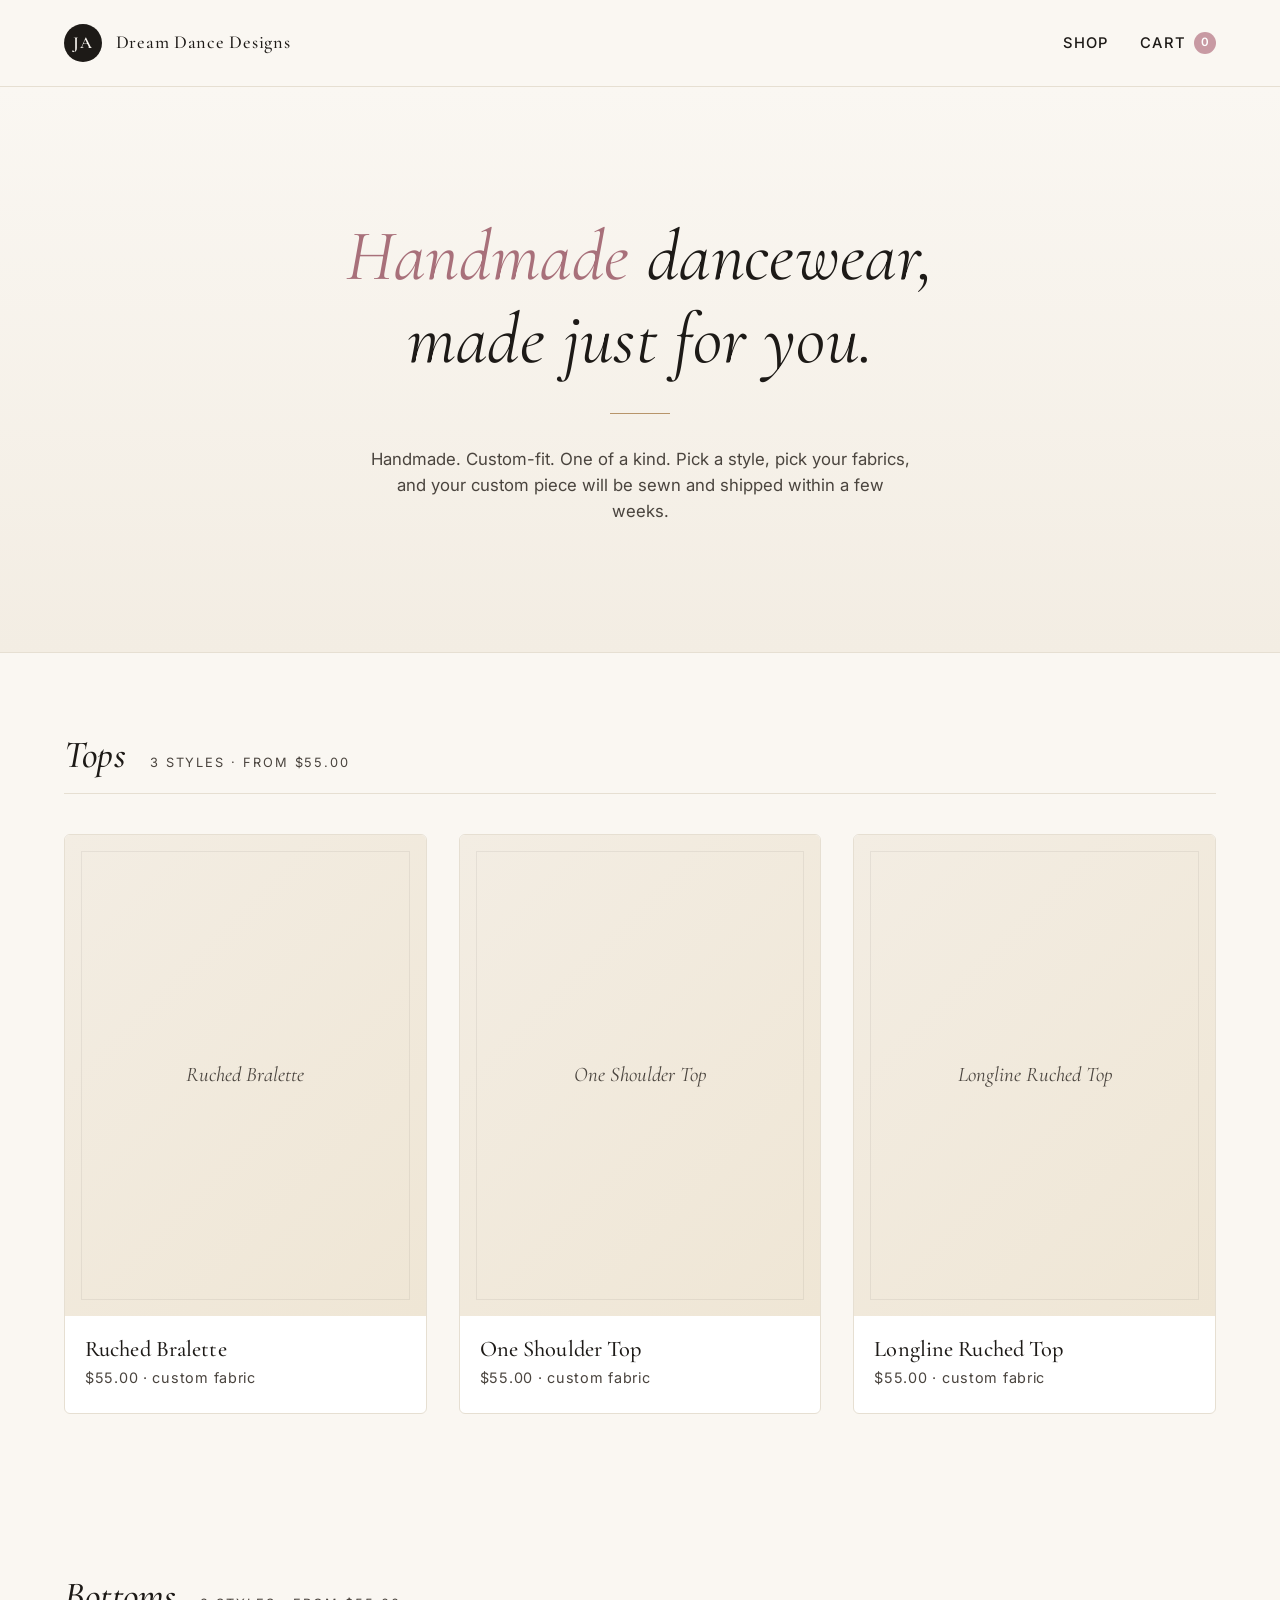
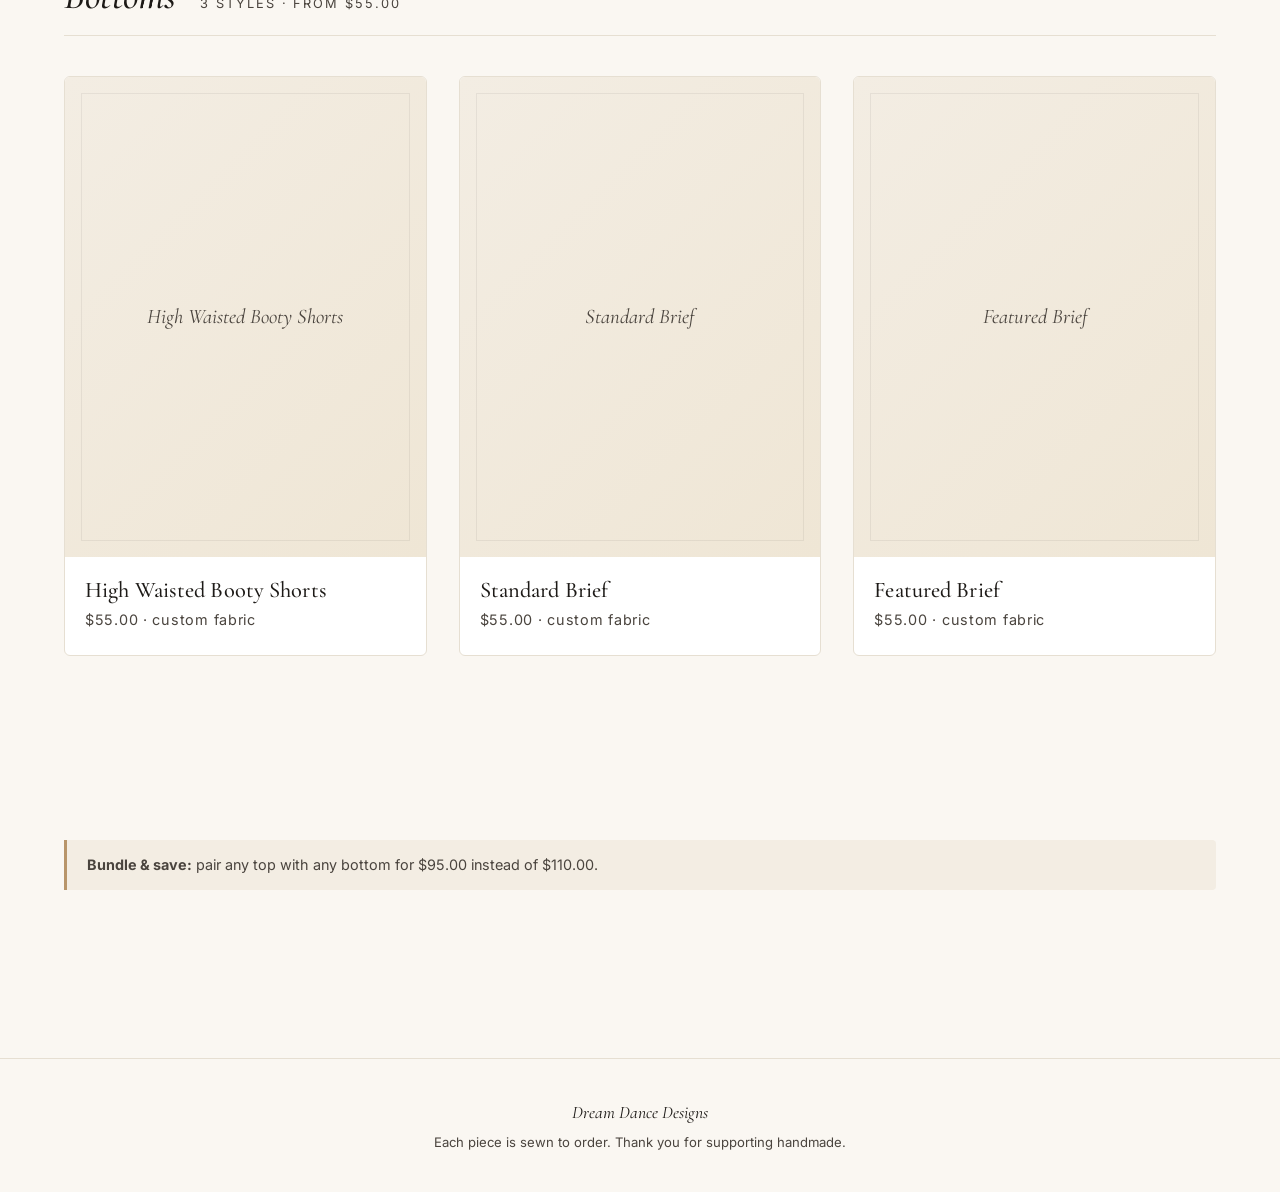
==== index.html @ f2970027 "Add files via upload" ====
<!DOCTYPE html>
<html lang="en">
<head>
  <meta charset="UTF-8" />
  <meta name="viewport" content="width=device-width, initial-scale=1.0" />
  <title>Custom Dancewear by Jo-Anne</title>
  <meta name="description" content="Handmade, custom-fit dancewear. Pick your style, pick your fabrics, made to order." />
  <link rel="preconnect" href="https://fonts.googleapis.com">
  <link rel="preconnect" href="https://fonts.gstatic.com" crossorigin>
  <link href="https://fonts.googleapis.com/css2?family=Cormorant+Garamond:ital,wght@0,400;0,500;0,600;1,400&family=Inter:wght@300;400;500;600&display=swap" rel="stylesheet">
  <link rel="stylesheet" href="styles.css">
</head>
<body>
  <header class="site-header">
    <a href="#/" class="brand">
      <span class="brand-mark">JA</span>
      <span class="brand-name" id="brand-name">Custom Dancewear by Jo-Anne</span>
    </a>
    <nav>
      <a href="#/" class="nav-link">Shop</a>
      <a href="#/cart" class="nav-link cart-link">
        Cart <span class="cart-count" id="cart-count">0</span>
      </a>
    </nav>
  </header>

  <main id="app"></main>

  <footer class="site-footer">
    <p id="footer-name">Custom Dancewear by Jo-Anne</p>
    <p class="footer-note">Each piece is sewn to order. Thank you for supporting handmade.</p>
  </footer>

  <script src="data.js"></script>
  <script src="app.js"></script>
</body>
</html>
---- styles.css ----
:root {
  --cream: #faf7f2;
  --cream-2: #f3ede3;
  --ink: #1d1a17;
  --ink-soft: #4a443e;
  --rose: #c89aa3;
  --rose-deep: #a8707a;
  --gold: #b8956a;
  --line: #e6dfd2;
  --shadow: 0 6px 30px rgba(40, 30, 20, 0.08);
  --shadow-hover: 0 12px 40px rgba(40, 30, 20, 0.14);
}

* { box-sizing: border-box; margin: 0; padding: 0; }

html, body {
  background: var(--cream);
  color: var(--ink);
  font-family: 'Inter', system-ui, -apple-system, sans-serif;
  font-weight: 400;
  line-height: 1.55;
  -webkit-font-smoothing: antialiased;
  scroll-behavior: smooth;
}

h1, h2, h3, h4 {
  font-family: 'Cormorant Garamond', Georgia, serif;
  font-weight: 500;
  letter-spacing: 0.005em;
  line-height: 1.15;
  color: var(--ink);
}

a { color: inherit; text-decoration: none; }
button { font-family: inherit; cursor: pointer; border: none; background: none; color: inherit; }

/* ---------- Header ---------- */
.site-header {
  display: flex;
  justify-content: space-between;
  align-items: center;
  padding: 1.5rem clamp(1.25rem, 5vw, 4rem);
  border-bottom: 1px solid var(--line);
  background: var(--cream);
  position: sticky;
  top: 0;
  z-index: 50;
  backdrop-filter: blur(6px);
}

.brand {
  display: flex;
  align-items: center;
  gap: 0.85rem;
}

.brand-mark {
  display: inline-grid;
  place-items: center;
  width: 38px;
  height: 38px;
  border-radius: 50%;
  background: var(--ink);
  color: var(--cream);
  font-family: 'Cormorant Garamond', serif;
  font-weight: 600;
  font-size: 1.05rem;
  letter-spacing: 0.05em;
}

.brand-name {
  font-family: 'Cormorant Garamond', serif;
  font-size: 1.15rem;
  font-weight: 500;
  letter-spacing: 0.04em;
  display: flex;
  flex-direction: column;
  line-height: 1.05;
}

.brand-sub {
  font-size: 0.7rem;
  font-style: italic;
  letter-spacing: 0.08em;
  color: var(--ink-soft);
  font-weight: 400;
  margin-top: 0.15rem;
}

nav { display: flex; gap: 2rem; align-items: center; }

.nav-link {
  font-size: 0.92rem;
  letter-spacing: 0.08em;
  text-transform: uppercase;
  font-weight: 500;
  position: relative;
  transition: color 0.2s;
}

.nav-link:hover { color: var(--rose-deep); }

.cart-link { display: flex; align-items: center; gap: 0.5rem; }

.cart-count {
  display: inline-grid;
  place-items: center;
  min-width: 22px;
  height: 22px;
  padding: 0 6px;
  border-radius: 11px;
  background: var(--rose);
  color: white;
  font-size: 0.72rem;
  font-weight: 600;
  letter-spacing: 0;
  text-transform: none;
}

/* ---------- Hero ---------- */
.hero {
  padding: clamp(4rem, 10vw, 8rem) clamp(1.25rem, 5vw, 4rem);
  text-align: center;
  background: linear-gradient(180deg, var(--cream) 0%, var(--cream-2) 100%);
  border-bottom: 1px solid var(--line);
}

.hero h1 {
  font-size: clamp(2.5rem, 6vw, 4.5rem);
  font-weight: 400;
  font-style: italic;
  margin-bottom: 1rem;
}

.hero h1 .accent { color: var(--rose-deep); }

.hero p {
  max-width: 540px;
  margin: 0 auto;
  color: var(--ink-soft);
  font-size: 1.05rem;
}

.hero .divider {
  display: block;
  width: 60px;
  height: 1px;
  background: var(--gold);
  margin: 2rem auto;
}

/* ---------- Collection sections ---------- */
.collection {
  padding: clamp(3rem, 7vw, 5rem) clamp(1.25rem, 5vw, 4rem);
}

.collection-head {
  display: flex;
  align-items: baseline;
  gap: 1.5rem;
  margin-bottom: 2.5rem;
  border-bottom: 1px solid var(--line);
  padding-bottom: 1rem;
}

.collection-head h2 {
  font-size: clamp(1.8rem, 3vw, 2.5rem);
  font-style: italic;
}

.collection-head .meta {
  font-size: 0.8rem;
  letter-spacing: 0.15em;
  text-transform: uppercase;
  color: var(--ink-soft);
}

.product-grid {
  display: grid;
  grid-template-columns: repeat(auto-fit, minmax(260px, 1fr));
  gap: clamp(1.25rem, 2.5vw, 2rem);
}

.product-card {
  background: white;
  border: 1px solid var(--line);
  border-radius: 6px;
  overflow: hidden;
  transition: transform 0.3s ease, box-shadow 0.3s ease;
  cursor: pointer;
  display: flex;
  flex-direction: column;
}

.product-card:hover {
  transform: translateY(-4px);
  box-shadow: var(--shadow-hover);
}

.product-thumb {
  aspect-ratio: 3 / 4;
  background: linear-gradient(135deg, var(--cream-2) 0%, #efe6d5 100%);
  display: grid;
  place-items: center;
  color: var(--ink-soft);
  font-family: 'Cormorant Garamond', serif;
  font-style: italic;
  font-size: 1.3rem;
  position: relative;
  overflow: hidden;
}

.product-thumb img {
  width: 100%; height: 100%; object-fit: cover;
}

.product-thumb::after {
  content: "";
  position: absolute;
  inset: 1rem;
  border: 1px solid rgba(0,0,0,0.06);
  pointer-events: none;
}

.product-info {
  padding: 1.25rem 1.25rem 1.5rem;
}

.product-info h3 {
  font-size: 1.4rem;
  margin-bottom: 0.35rem;
}

.product-info .price {
  font-size: 0.9rem;
  letter-spacing: 0.05em;
  color: var(--ink-soft);
}

/* ---------- Product detail page ---------- */
.product-detail {
  padding: clamp(2rem, 5vw, 4rem) clamp(1.25rem, 5vw, 4rem);
  display: grid;
  grid-template-columns: minmax(0, 1fr) minmax(0, 1.2fr);
  gap: clamp(2rem, 4vw, 4rem);
  max-width: 1400px;
  margin: 0 auto;
}

@media (max-width: 820px) {
  .product-detail { grid-template-columns: 1fr; }
}

.back-link {
  display: inline-flex;
  align-items: center;
  gap: 0.4rem;
  font-size: 0.85rem;
  letter-spacing: 0.1em;
  text-transform: uppercase;
  color: var(--ink-soft);
  margin-bottom: 1.5rem;
  transition: color 0.2s;
}

.back-link:hover { color: var(--rose-deep); }

.detail-image {
  aspect-ratio: 3 / 4;
  background: linear-gradient(135deg, var(--cream-2) 0%, #efe6d5 100%);
  border-radius: 6px;
  display: grid;
  place-items: center;
  color: var(--ink-soft);
  font-family: 'Cormorant Garamond', serif;
  font-style: italic;
  font-size: 1.5rem;
  position: relative;
  overflow: hidden;
  border: 1px solid var(--line);
}

.detail-image img { width: 100%; height: 100%; object-fit: cover; }

.detail-image::after {
  content: "";
  position: absolute;
  inset: 1.5rem;
  border: 1px solid rgba(0,0,0,0.06);
  pointer-events: none;
}

.detail-info h1 {
  font-size: clamp(2rem, 4vw, 3rem);
  font-style: italic;
  margin-bottom: 0.5rem;
}

.detail-info .price-line {
  font-size: 1rem;
  color: var(--ink-soft);
  margin-bottom: 1.5rem;
  padding-bottom: 1.5rem;
  border-bottom: 1px solid var(--line);
}

.detail-info .desc {
  color: var(--ink-soft);
  margin-bottom: 2rem;
  font-size: 0.98rem;
}

/* ---------- Fabric picker ---------- */
.picker-section {
  margin-bottom: 2rem;
}

.picker-label {
  display: flex;
  justify-content: space-between;
  align-items: baseline;
  margin-bottom: 0.75rem;
}

.picker-label h4 {
  font-size: 1.2rem;
  font-style: italic;
}

.picker-label .selected {
  font-size: 0.85rem;
  color: var(--rose-deep);
  font-weight: 500;
}

.texture-tabs {
  display: flex;
  gap: 0.5rem;
  margin-bottom: 1rem;
  flex-wrap: wrap;
}

.texture-tab {
  padding: 0.5rem 1rem;
  border: 1px solid var(--line);
  border-radius: 999px;
  font-size: 0.82rem;
  letter-spacing: 0.05em;
  color: var(--ink-soft);
  background: white;
  transition: all 0.2s;
}

.texture-tab:hover { border-color: var(--rose); color: var(--ink); }

.texture-tab.active {
  background: var(--ink);
  color: var(--cream);
  border-color: var(--ink);
}

.texture-note {
  font-size: 0.82rem;
  color: var(--ink-soft);
  font-style: italic;
  margin-bottom: 1rem;
}

.swatch-grid {
  display: grid;
  grid-template-columns: repeat(auto-fill, minmax(56px, 1fr));
  gap: 0.5rem;
}

.swatch {
  aspect-ratio: 1;
  border-radius: 4px;
  cursor: pointer;
  position: relative;
  border: 2px solid transparent;
  transition: transform 0.15s, border-color 0.15s;
  background-size: cover;
  background-position: center;
  box-shadow: inset 0 0 0 1px rgba(0,0,0,0.06);
}

.swatch:hover { transform: scale(1.08); }

.swatch.selected {
  border-color: var(--ink);
  transform: scale(1.05);
}

.swatch.selected::after {
  content: "✓";
  position: absolute;
  inset: 0;
  display: grid;
  place-items: center;
  color: white;
  text-shadow: 0 1px 3px rgba(0,0,0,0.4);
  font-weight: 700;
  font-size: 1rem;
}

/* sparkle/ribbed visual hint */
.swatch.sparkle {
  background-image:
    radial-gradient(rgba(255,255,255,0.4) 1px, transparent 1.5px),
    radial-gradient(rgba(255,255,255,0.25) 1px, transparent 1.5px);
  background-size: 6px 6px, 9px 9px;
  background-position: 0 0, 3px 3px;
}

.swatch.ribbed {
  background-image: repeating-linear-gradient(
    90deg,
    rgba(0,0,0,0.08) 0,
    rgba(0,0,0,0.08) 1px,
    transparent 1px,
    transparent 4px
  );
}

.swatch-tooltip {
  position: fixed;
  background: var(--ink);
  color: var(--cream);
  font-size: 0.75rem;
  padding: 0.35rem 0.6rem;
  border-radius: 4px;
  pointer-events: none;
  z-index: 100;
  white-space: nowrap;
  opacity: 0;
  transition: opacity 0.15s;
}

/* ---------- Add to cart button ---------- */
.add-to-cart {
  width: 100%;
  padding: 1.1rem 1.5rem;
  background: var(--ink);
  color: var(--cream);
  font-size: 0.9rem;
  letter-spacing: 0.15em;
  text-transform: uppercase;
  font-weight: 500;
  border-radius: 4px;
  margin-top: 1rem;
  transition: background 0.2s, transform 0.1s;
}

.add-to-cart:hover { background: var(--rose-deep); }
.add-to-cart:active { transform: scale(0.99); }
.add-to-cart:disabled {
  background: var(--line);
  color: var(--ink-soft);
  cursor: not-allowed;
}

/* ---------- Cart page ---------- */
.cart-page {
  padding: clamp(2rem, 5vw, 4rem) clamp(1.25rem, 5vw, 4rem);
  max-width: 900px;
  margin: 0 auto;
}

.cart-page h1 {
  font-size: clamp(2rem, 4vw, 3rem);
  font-style: italic;
  margin-bottom: 0.5rem;
}

.cart-page > p.lead {
  color: var(--ink-soft);
  margin-bottom: 2.5rem;
  padding-bottom: 2rem;
  border-bottom: 1px solid var(--line);
}

.cart-item {
  display: grid;
  grid-template-columns: 80px 1fr auto;
  gap: 1.25rem;
  padding: 1.25rem 0;
  border-bottom: 1px solid var(--line);
  align-items: center;
}

.cart-item-thumb {
  width: 80px; aspect-ratio: 3/4;
  background: var(--cream-2);
  border-radius: 4px;
  display: grid; place-items: center;
  font-family: 'Cormorant Garamond', serif;
  font-style: italic;
  color: var(--ink-soft);
  font-size: 0.9rem;
  text-align: center;
  padding: 0.5rem;
}

.cart-item-info h4 {
  font-size: 1.2rem;
  font-style: italic;
  margin-bottom: 0.35rem;
}

.cart-item-info .details {
  font-size: 0.85rem;
  color: var(--ink-soft);
  line-height: 1.5;
}

.cart-item-info .details strong { color: var(--ink); font-weight: 500; }

.cart-item-actions {
  display: flex;
  flex-direction: column;
  align-items: flex-end;
  gap: 0.5rem;
}

.cart-item-price {
  font-size: 1rem;
  font-weight: 500;
}

.cart-item-remove {
  font-size: 0.78rem;
  color: var(--ink-soft);
  text-transform: uppercase;
  letter-spacing: 0.1em;
  transition: color 0.2s;
}

.cart-item-remove:hover { color: var(--rose-deep); }

.bundle-note {
  background: var(--cream-2);
  border-left: 3px solid var(--gold);
  padding: 0.85rem 1.25rem;
  margin: 1.5rem 0;
  font-size: 0.9rem;
  color: var(--ink-soft);
  border-radius: 0 4px 4px 0;
}

.cart-totals {
  margin: 2rem 0;
  padding-top: 1.5rem;
  border-top: 2px solid var(--ink);
}

.cart-totals .row {
  display: flex;
  justify-content: space-between;
  padding: 0.5rem 0;
  font-size: 0.95rem;
  color: var(--ink-soft);
}

.cart-totals .row.total {
  font-size: 1.4rem;
  color: var(--ink);
  font-weight: 500;
  margin-top: 0.5rem;
  padding-top: 1rem;
  border-top: 1px solid var(--line);
}

.empty-cart {
  text-align: center;
  padding: 4rem 1rem;
  color: var(--ink-soft);
}

.empty-cart h2 {
  font-style: italic;
  margin-bottom: 1rem;
}

.empty-cart a {
  color: var(--rose-deep);
  font-weight: 500;
  text-decoration: underline;
}

/* ---------- Payment block ---------- */
.payment {
  margin-top: 3rem;
  padding: 2rem;
  background: white;
  border: 1px solid var(--line);
  border-radius: 6px;
}

.payment h2 {
  font-size: 1.6rem;
  font-style: italic;
  margin-bottom: 1rem;
}

.payment .pay-note {
  color: var(--ink-soft);
  font-size: 0.92rem;
  margin-bottom: 1.5rem;
}

.pay-options {
  display: grid;
  grid-template-columns: 1fr 1fr;
  gap: 1rem;
  margin-bottom: 1.5rem;
}

@media (max-width: 540px) { .pay-options { grid-template-columns: 1fr; } }

.pay-card {
  display: block;
  padding: 1.25rem;
  border: 1px solid var(--line);
  border-radius: 4px;
  background: var(--cream);
  text-align: center;
  transition: border-color 0.2s, transform 0.2s;
}

.pay-card:hover {
  border-color: var(--rose);
  transform: translateY(-2px);
}

.pay-card .label {
  font-size: 0.78rem;
  letter-spacing: 0.15em;
  text-transform: uppercase;
  color: var(--ink-soft);
  margin-bottom: 0.5rem;
}

.pay-card .handle {
  font-family: 'Cormorant Garamond', serif;
  font-size: 1.3rem;
  font-style: italic;
}

.contact-block {
  background: var(--cream-2);
  padding: 1rem 1.25rem;
  border-radius: 4px;
  font-size: 0.9rem;
  color: var(--ink-soft);
}

.contact-block strong { color: var(--ink); font-weight: 500; }

/* ---------- Toast ---------- */
.toast {
  position: fixed;
  bottom: 2rem;
  left: 50%;
  transform: translateX(-50%) translateY(20px);
  background: var(--ink);
  color: var(--cream);
  padding: 0.85rem 1.5rem;
  border-radius: 4px;
  font-size: 0.9rem;
  letter-spacing: 0.03em;
  opacity: 0;
  pointer-events: none;
  transition: opacity 0.25s, transform 0.25s;
  z-index: 100;
  box-shadow: var(--shadow);
}

.toast.show {
  opacity: 1;
  transform: translateX(-50%) translateY(0);
}

/* ---------- Footer ---------- */
.site-footer {
  margin-top: 4rem;
  padding: 2.5rem clamp(1.25rem, 5vw, 4rem);
  border-top: 1px solid var(--line);
  text-align: center;
  color: var(--ink-soft);
  font-size: 0.88rem;
}

.site-footer p:first-child {
  font-family: 'Cormorant Garamond', serif;
  font-style: italic;
  font-size: 1.1rem;
  color: var(--ink);
  margin-bottom: 0.35rem;
}

.footer-note { font-size: 0.82rem; }

/* ---------- Page transitions ---------- */
main { min-height: 60vh; animation: fadeIn 0.35s ease; }

@keyframes fadeIn {
  from { opacity: 0; transform: translateY(8px); }
  to { opacity: 1; transform: translateY(0); }
}
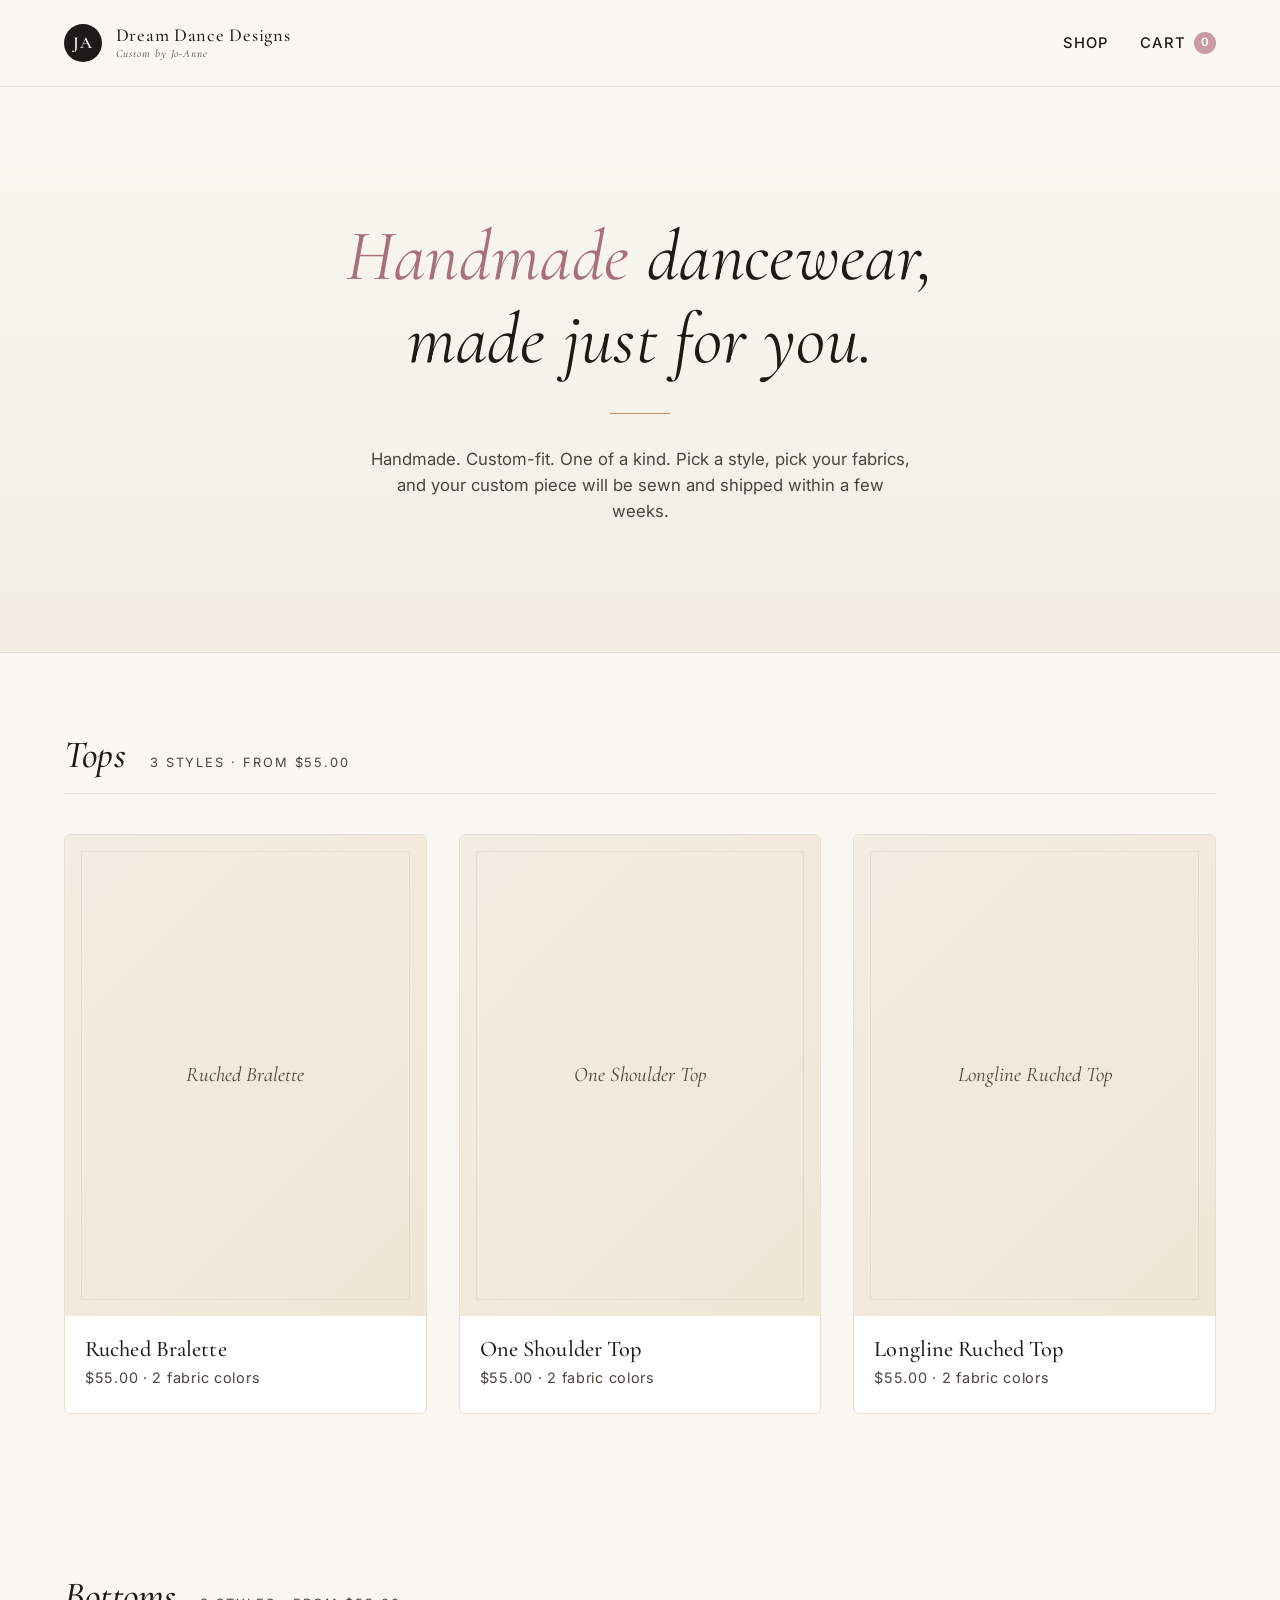
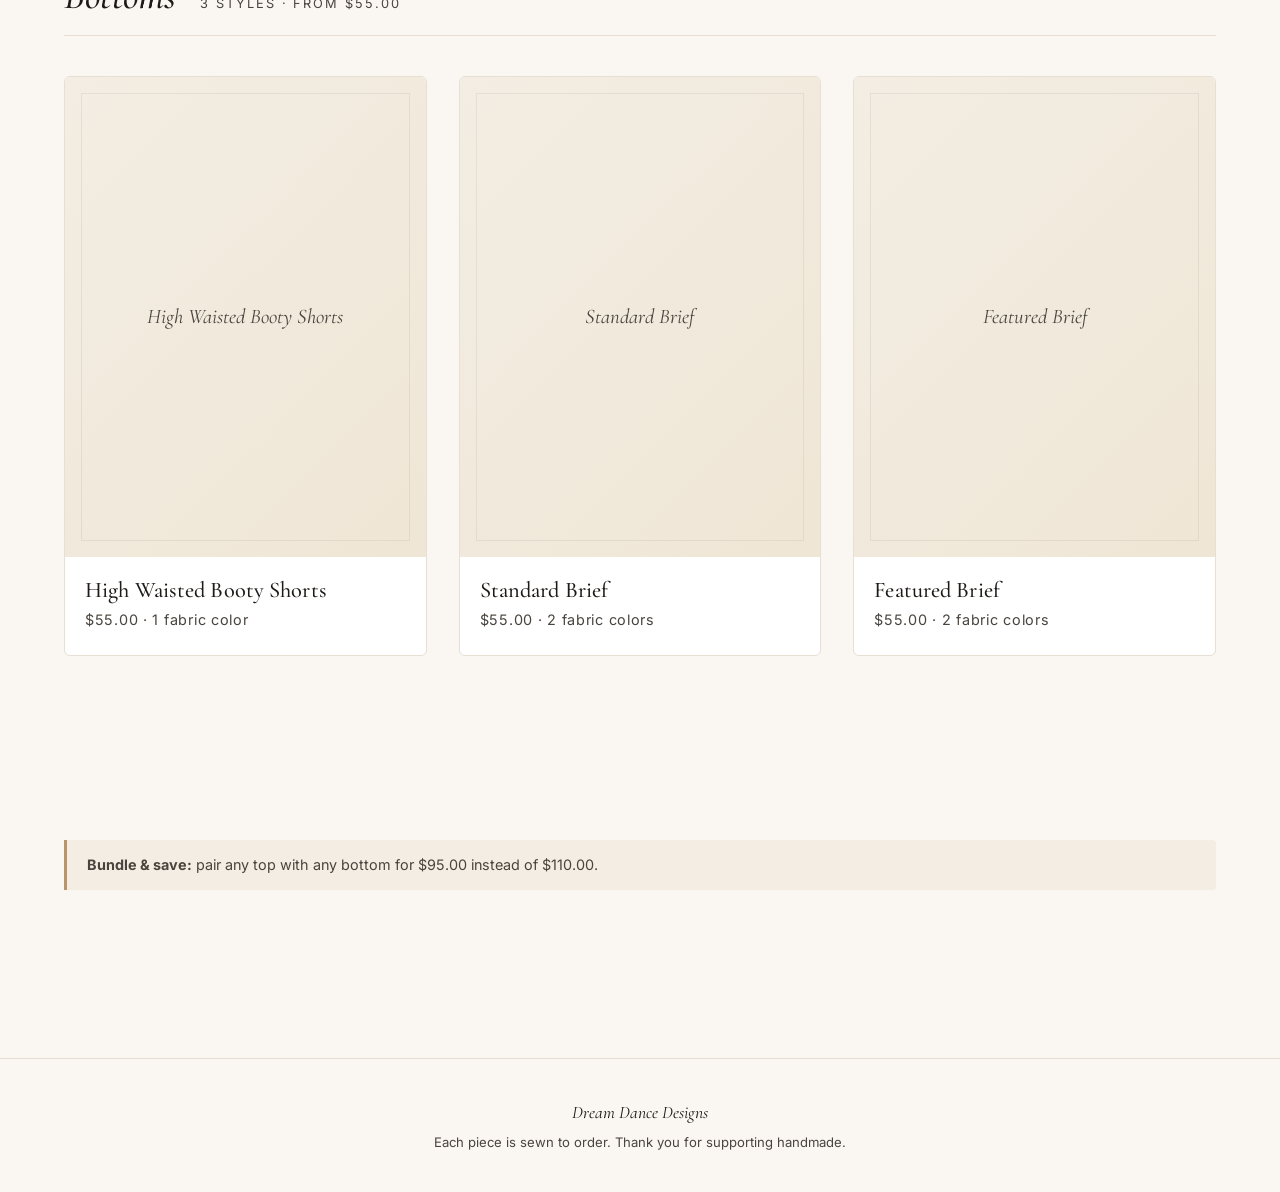
==== commit 4e8f0b7a: "Add files via upload" ====
--- a/index.html
+++ b/index.html
@@ -8,7 +8,7 @@
   <link rel="preconnect" href="https://fonts.googleapis.com">
   <link rel="preconnect" href="https://fonts.gstatic.com" crossorigin>
   <link href="https://fonts.googleapis.com/css2?family=Cormorant+Garamond:ital,wght@0,400;0,500;0,600;1,400&family=Inter:wght@300;400;500;600&display=swap" rel="stylesheet">
-  <link rel="stylesheet" href="styles.css">
+  <link rel="stylesheet" href="styles.css?v=3">
 </head>
 <body>
   <header class="site-header">
@@ -31,7 +31,7 @@
     <p class="footer-note">Each piece is sewn to order. Thank you for supporting handmade.</p>
   </footer>
 
-  <script src="data.js"></script>
-  <script src="app.js"></script>
+  <script src="data.js?v=3"></script>
+  <script src="app.js?v=3"></script>
 </body>
 </html>
--- a/styles.css
+++ b/styles.css
@@ -587,39 +587,155 @@
   text-decoration: underline;
 }
 
-/* ---------- Payment block ---------- */
-.payment {
-  margin-top: 3rem;
+/* ---------- Checkout sections (customer form + payment) ---------- */
+.checkout-section {
+  margin-top: 2.5rem;
   padding: 2rem;
   background: white;
   border: 1px solid var(--line);
   border-radius: 6px;
 }
 
-.payment h2 {
+.checkout-section h2 {
   font-size: 1.6rem;
   font-style: italic;
-  margin-bottom: 1rem;
-}
-
-.payment .pay-note {
+  margin-bottom: 0.5rem;
+}
+
+.pay-note {
   color: var(--ink-soft);
   font-size: 0.92rem;
   margin-bottom: 1.5rem;
 }
 
-.pay-options {
+.form-grid {
   display: grid;
   grid-template-columns: 1fr 1fr;
   gap: 1rem;
-  margin-bottom: 1.5rem;
-}
-
-@media (max-width: 540px) { .pay-options { grid-template-columns: 1fr; } }
+}
+
+@media (max-width: 600px) { .form-grid { grid-template-columns: 1fr; } }
+
+.field { display: flex; flex-direction: column; gap: 0.35rem; }
+.field.full { grid-column: 1 / -1; }
+.field span {
+  font-size: 0.78rem;
+  letter-spacing: 0.1em;
+  text-transform: uppercase;
+  color: var(--ink-soft);
+  font-weight: 500;
+}
+.field input, .field textarea {
+  font-family: inherit;
+  font-size: 0.95rem;
+  padding: 0.7rem 0.85rem;
+  border: 1px solid var(--line);
+  border-radius: 4px;
+  background: var(--cream);
+  color: var(--ink);
+  resize: vertical;
+  transition: border-color 0.2s;
+}
+.field input:focus, .field textarea:focus {
+  outline: none;
+  border-color: var(--rose);
+}
+
+.field input.invalid, .field textarea.invalid {
+  border-color: #c8483a;
+  background: #fdf3f1;
+}
+
+/* ---------- Size chart ---------- */
+.size-chart {
+  margin-top: 1rem;
+  background: white;
+  border: 1px solid var(--line);
+  border-radius: 6px;
+  overflow: hidden;
+}
+.size-chart > summary {
+  list-style: none;
+  cursor: pointer;
+  padding: 1rem 1.25rem;
+  display: flex;
+  justify-content: space-between;
+  align-items: baseline;
+  font-family: 'Cormorant Garamond', serif;
+  font-style: italic;
+  font-size: 1.15rem;
+  transition: background 0.15s;
+  user-select: none;
+}
+.size-chart > summary::-webkit-details-marker { display: none; }
+.size-chart > summary::after {
+  content: "+";
+  font-size: 1.4rem;
+  color: var(--ink-soft);
+  font-style: normal;
+  transition: transform 0.2s;
+  margin-left: 0.5rem;
+}
+.size-chart[open] > summary::after { content: "−"; }
+.size-chart > summary:hover { background: var(--cream-2); }
+.size-chart .size-hint {
+  font-size: 0.78rem;
+  letter-spacing: 0.08em;
+  text-transform: uppercase;
+  font-family: 'Inter', sans-serif;
+  font-style: normal;
+  color: var(--ink-soft);
+  margin-right: auto;
+  margin-left: 1rem;
+}
+.size-chart-body {
+  padding: 0.5rem 1.25rem 1.25rem;
+  border-top: 1px solid var(--line);
+}
+.size-section {
+  font-family: 'Cormorant Garamond', serif;
+  font-style: italic;
+  font-size: 1.05rem;
+  margin: 1rem 0 0.5rem;
+  color: var(--ink);
+}
+.size-table-wrap { overflow-x: auto; }
+.size-table {
+  width: 100%;
+  border-collapse: collapse;
+  font-size: 0.85rem;
+}
+.size-table th, .size-table td {
+  padding: 0.5rem 0.6rem;
+  text-align: left;
+  border-bottom: 1px solid var(--line);
+}
+.size-table thead th {
+  font-size: 0.72rem;
+  letter-spacing: 0.1em;
+  text-transform: uppercase;
+  color: var(--ink-soft);
+  font-weight: 500;
+  background: var(--cream-2);
+}
+.size-table tbody th {
+  font-weight: 500;
+  color: var(--ink);
+  white-space: nowrap;
+}
+.size-table tbody td {
+  color: var(--ink-soft);
+}
+.size-note {
+  margin-top: 0.85rem;
+  font-size: 0.82rem;
+  color: var(--ink-soft);
+  font-style: italic;
+}
 
 .pay-card {
   display: block;
-  padding: 1.25rem;
+  padding: 1.5rem;
   border: 1px solid var(--line);
   border-radius: 4px;
   background: var(--cream);
@@ -632,6 +748,8 @@
   transform: translateY(-2px);
 }
 
+.pay-card.solo { max-width: 100%; margin-bottom: 1.5rem; }
+
 .pay-card .label {
   font-size: 0.78rem;
   letter-spacing: 0.15em;
@@ -642,19 +760,152 @@
 
 .pay-card .handle {
   font-family: 'Cormorant Garamond', serif;
-  font-size: 1.3rem;
-  font-style: italic;
-}
-
-.contact-block {
+  font-size: 1.5rem;
+  font-style: italic;
+}
+
+.pay-card .amount {
+  font-size: 1rem;
+  color: var(--rose-deep);
+  margin-top: 0.5rem;
+  font-weight: 500;
+}
+
+.confirm-box {
+  display: flex;
+  gap: 0.85rem;
+  align-items: flex-start;
+  padding: 1rem 1.25rem;
   background: var(--cream-2);
-  padding: 1rem 1.25rem;
+  border: 1px solid var(--line);
   border-radius: 4px;
+  margin-bottom: 1.25rem;
+  cursor: pointer;
+  font-size: 0.95rem;
+  transition: border-color 0.2s, background 0.2s;
+}
+
+.confirm-box:hover { border-color: var(--rose); }
+.confirm-box input { margin-top: 0.25rem; width: 18px; height: 18px; accent-color: var(--rose-deep); flex-shrink: 0; }
+.confirm-box strong { color: var(--ink); font-weight: 600; }
+
+.contact-line {
+  margin-top: 1rem;
+  font-size: 0.88rem;
+  color: var(--ink-soft);
+  text-align: center;
+}
+
+.contact-line a { color: var(--rose-deep); text-decoration: underline; }
+
+/* ---------- Receipt page ---------- */
+.receipt-banner {
+  text-align: center;
+  padding: 2rem 1rem 2.5rem;
+  border-bottom: 1px solid var(--line);
+  margin-bottom: 2rem;
+}
+
+.receipt-banner .check {
+  display: inline-grid;
+  place-items: center;
+  width: 56px; height: 56px;
+  border-radius: 50%;
+  background: var(--rose);
+  color: white;
+  font-size: 1.8rem;
+  margin: 0 auto 1rem;
+}
+
+.receipt-banner h1 {
+  font-size: clamp(2rem, 4vw, 3rem);
+  font-style: italic;
+  margin-bottom: 0.5rem;
+}
+
+.receipt-banner .lead {
+  color: var(--ink-soft);
+}
+
+.order-meta {
+  display: grid;
+  grid-template-columns: 1fr 1fr;
+  gap: 1rem;
+  margin-bottom: 2rem;
+  padding: 1.25rem 1.5rem;
+  background: var(--cream-2);
+  border-radius: 6px;
+}
+
+.order-meta > div { display: flex; flex-direction: column; gap: 0.25rem; }
+.order-meta .label {
+  font-size: 0.72rem;
+  letter-spacing: 0.15em;
+  text-transform: uppercase;
+  color: var(--ink-soft);
+}
+.order-meta .value {
+  font-size: 1rem;
+  color: var(--ink);
+  font-weight: 500;
+}
+.mono { font-family: ui-monospace, 'SF Mono', Menlo, monospace; letter-spacing: 0.02em; }
+
+.receipt-section {
+  margin-bottom: 2rem;
+  padding: 1.5rem 0;
+  border-bottom: 1px solid var(--line);
+}
+.receipt-section h2 {
+  font-size: 1.4rem;
+  font-style: italic;
+  margin-bottom: 1rem;
+}
+.receipt-section .address {
+  line-height: 1.7;
+  color: var(--ink-soft);
+  font-size: 0.95rem;
+}
+.receipt-section .address strong { color: var(--ink); font-weight: 500; }
+.receipt-section .notes {
+  margin-top: 0.85rem;
+  padding: 0.75rem 1rem;
+  background: var(--cream-2);
+  border-radius: 4px;
+  font-size: 0.92rem;
+  color: var(--ink-soft);
+}
+.receipt-section .notes strong { color: var(--ink); }
+
+.action-section { background: var(--cream-2); padding: 2rem; border-radius: 6px; border: 1px solid var(--line); }
+
+.receipt-actions {
+  display: grid;
+  grid-template-columns: 2fr 1fr;
+  gap: 0.75rem;
+  margin: 1rem 0;
+}
+@media (max-width: 540px) { .receipt-actions { grid-template-columns: 1fr; } }
+
+.primary-action {
+  display: inline-block;
+  text-align: center;
+  text-decoration: none;
+}
+
+.secondary-action {
+  padding: 1.1rem 1.5rem;
+  background: white;
+  border: 1px solid var(--ink);
+  color: var(--ink);
   font-size: 0.9rem;
-  color: var(--ink-soft);
-}
-
-.contact-block strong { color: var(--ink); font-weight: 500; }
+  letter-spacing: 0.15em;
+  text-transform: uppercase;
+  font-weight: 500;
+  border-radius: 4px;
+  transition: background 0.2s, color 0.2s;
+}
+.secondary-action:hover { background: var(--ink); color: var(--cream); }
 
 /* ---------- Toast ---------- */
 .toast {
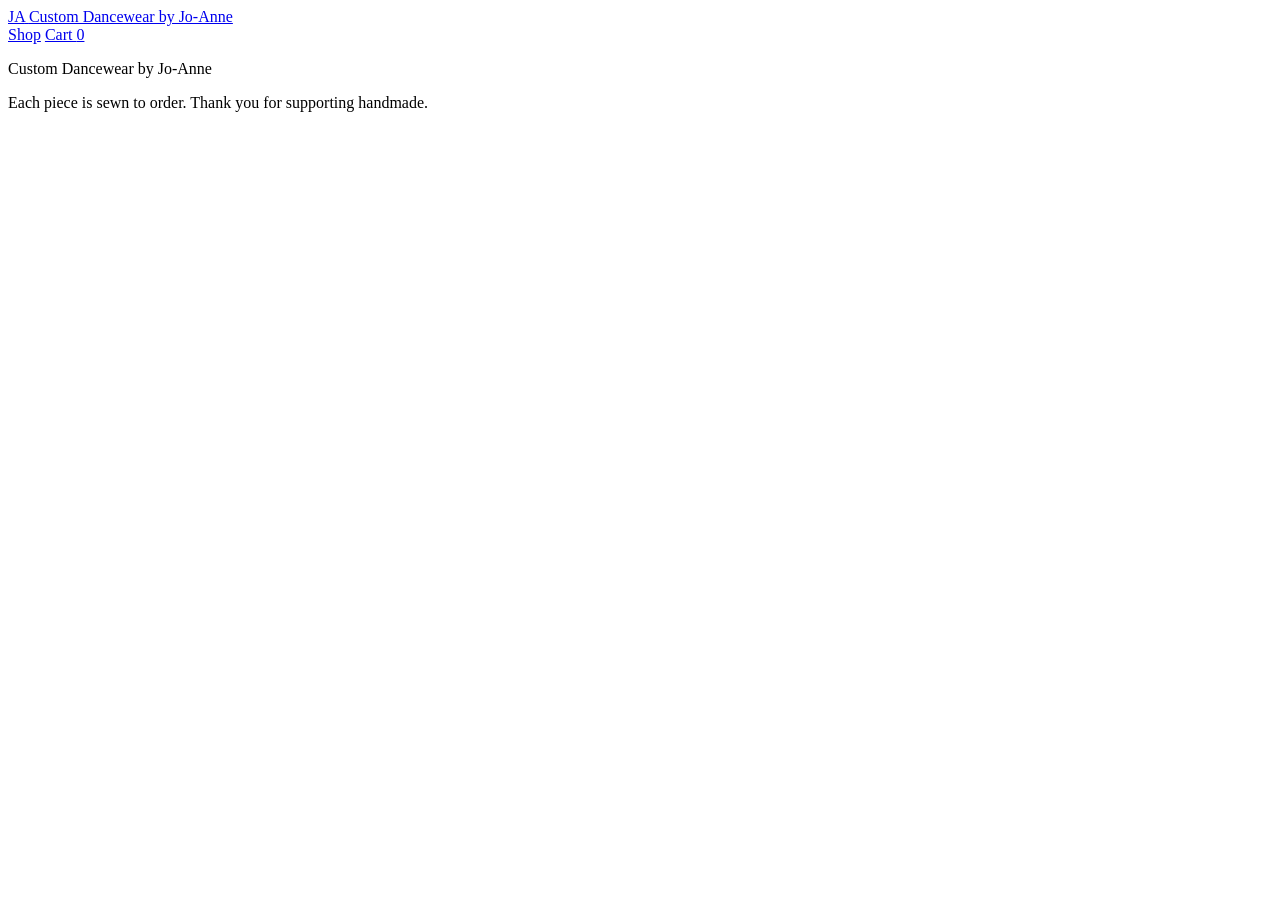
==== commit 933fb445: "Add files via upload" ====
--- a/index.html
+++ b/index.html
@@ -8,7 +8,7 @@
   <link rel="preconnect" href="https://fonts.googleapis.com">
   <link rel="preconnect" href="https://fonts.gstatic.com" crossorigin>
   <link href="https://fonts.googleapis.com/css2?family=Cormorant+Garamond:ital,wght@0,400;0,500;0,600;1,400&family=Inter:wght@300;400;500;600&display=swap" rel="stylesheet">
-  <link rel="stylesheet" href="styles.css?v=3">
+  <link rel="stylesheet" href="styles.css?v=6">
 </head>
 <body>
   <header class="site-header">
@@ -31,7 +31,7 @@
     <p class="footer-note">Each piece is sewn to order. Thank you for supporting handmade.</p>
   </footer>
 
-  <script src="data.js?v=3"></script>
-  <script src="app.js?v=3"></script>
+  <script src="data.js?v=6"></script>
+  <script src="app.js?v=6"></script>
 </body>
 </html>
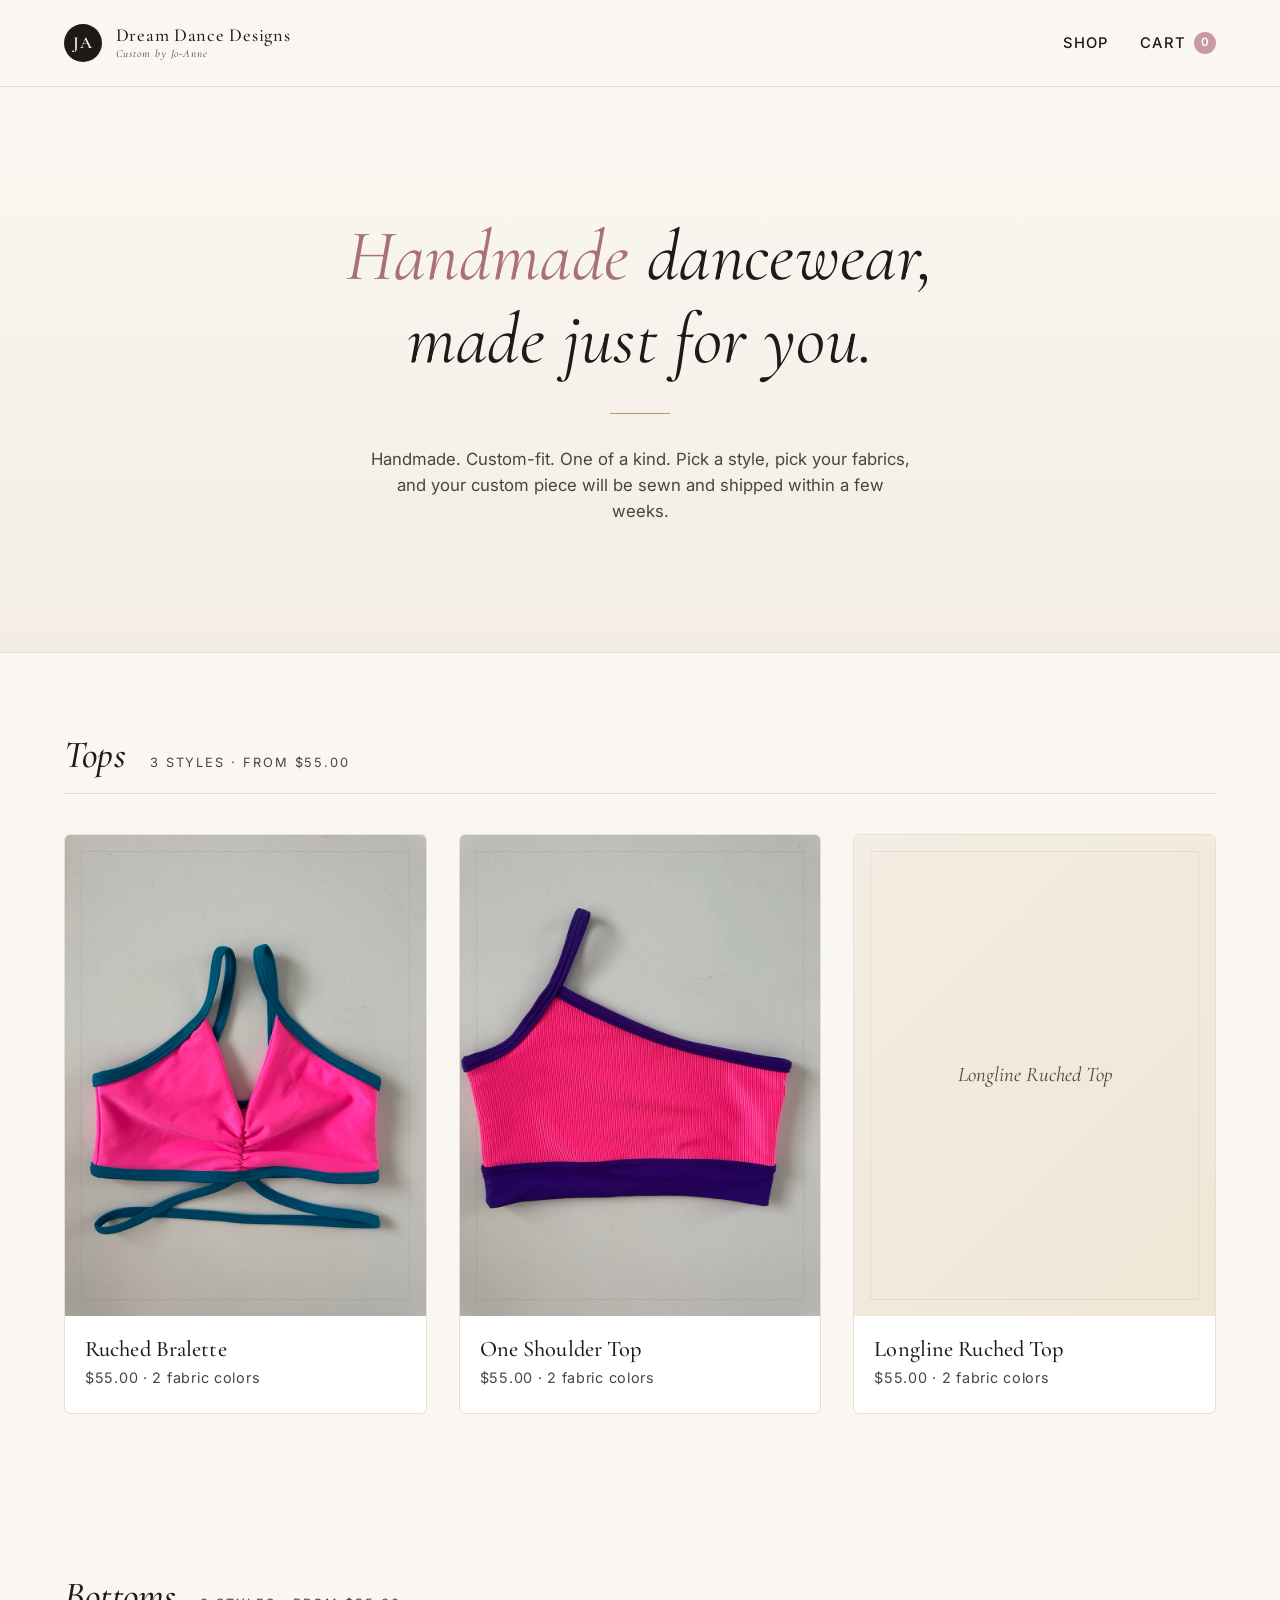
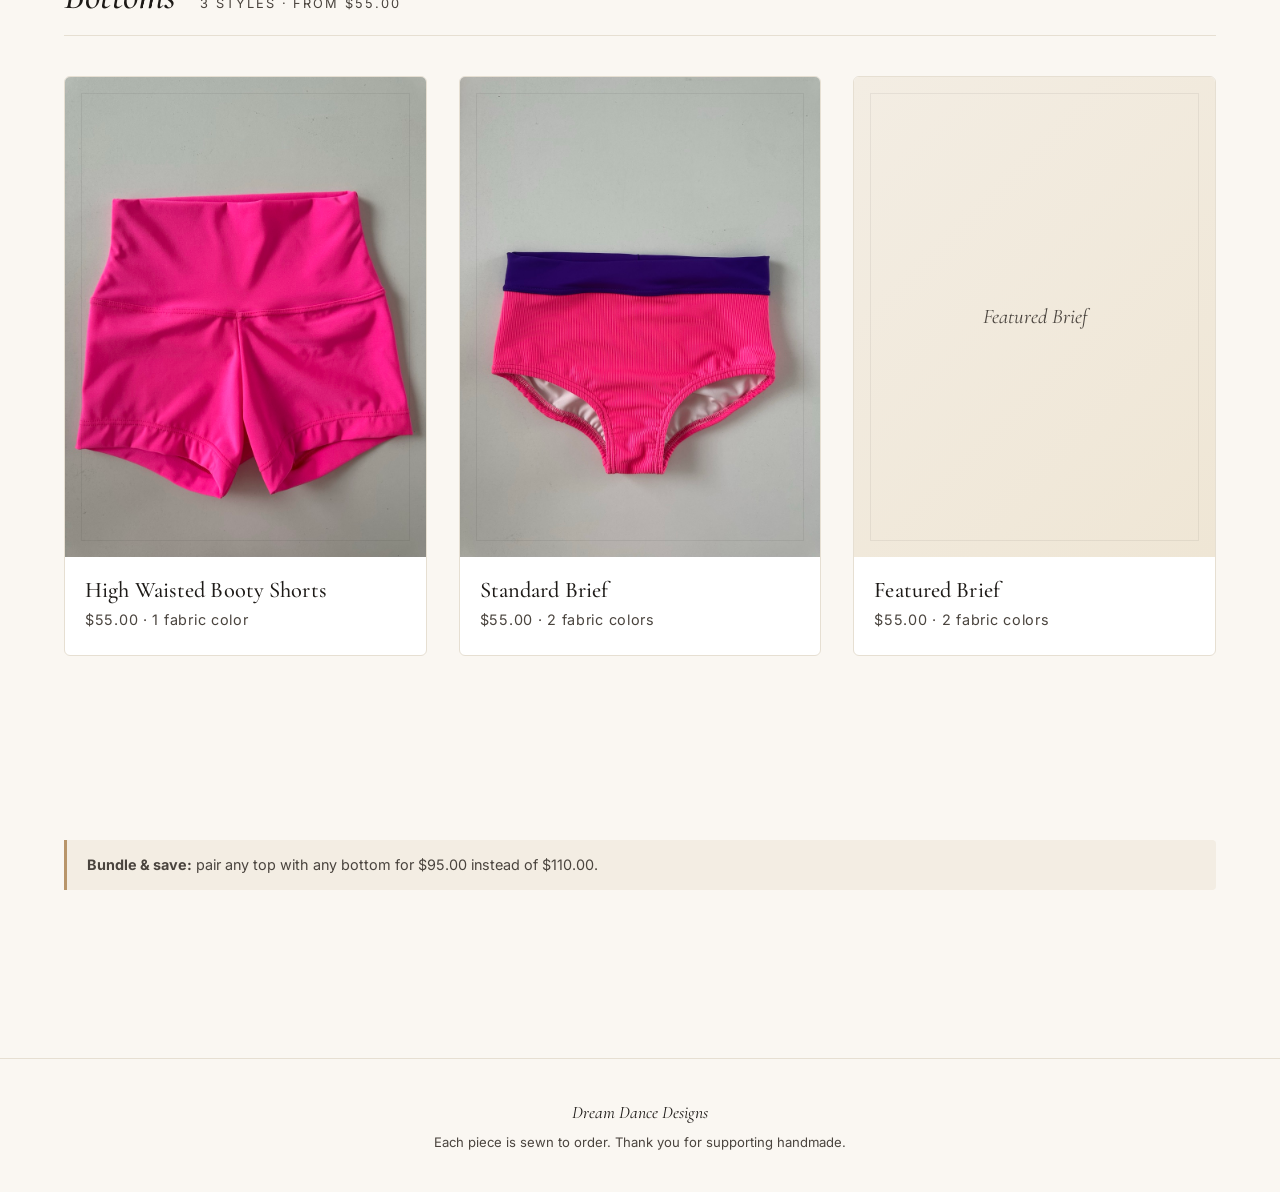
==== commit c17557c1: "Add files via upload" ====
--- a/index.html
+++ b/index.html
@@ -8,7 +8,7 @@
   <link rel="preconnect" href="https://fonts.googleapis.com">
   <link rel="preconnect" href="https://fonts.gstatic.com" crossorigin>
   <link href="https://fonts.googleapis.com/css2?family=Cormorant+Garamond:ital,wght@0,400;0,500;0,600;1,400&family=Inter:wght@300;400;500;600&display=swap" rel="stylesheet">
-  <link rel="stylesheet" href="styles.css?v=6">
+  <link rel="stylesheet" href="styles.css?v=8">
 </head>
 <body>
   <header class="site-header">
@@ -31,7 +31,7 @@
     <p class="footer-note">Each piece is sewn to order. Thank you for supporting handmade.</p>
   </footer>
 
-  <script src="data.js?v=6"></script>
-  <script src="app.js?v=6"></script>
+  <script src="data.js?v=8"></script>
+  <script src="app.js?v=8"></script>
 </body>
 </html>
--- a/styles.css
+++ b/styles.css
@@ -0,0 +1,1067 @@
+:root {
+  --cream: #faf7f2;
+  --cream-2: #f3ede3;
+  --ink: #1d1a17;
+  --ink-soft: #4a443e;
+  --rose: #c89aa3;
+  --rose-deep: #a8707a;
+  --gold: #b8956a;
+  --line: #e6dfd2;
+  --shadow: 0 6px 30px rgba(40, 30, 20, 0.08);
+  --shadow-hover: 0 12px 40px rgba(40, 30, 20, 0.14);
+}
+
+* { box-sizing: border-box; margin: 0; padding: 0; }
+
+html, body {
+  background: var(--cream);
+  color: var(--ink);
+  font-family: 'Inter', system-ui, -apple-system, sans-serif;
+  font-weight: 400;
+  line-height: 1.55;
+  -webkit-font-smoothing: antialiased;
+  scroll-behavior: smooth;
+}
+
+h1, h2, h3, h4 {
+  font-family: 'Cormorant Garamond', Georgia, serif;
+  font-weight: 500;
+  letter-spacing: 0.005em;
+  line-height: 1.15;
+  color: var(--ink);
+}
+
+a { color: inherit; text-decoration: none; }
+button { font-family: inherit; cursor: pointer; border: none; background: none; color: inherit; }
+
+/* ---------- Header ---------- */
+.site-header {
+  display: flex;
+  justify-content: space-between;
+  align-items: center;
+  padding: 1.5rem clamp(1.25rem, 5vw, 4rem);
+  border-bottom: 1px solid var(--line);
+  background: var(--cream);
+  position: sticky;
+  top: 0;
+  z-index: 50;
+  backdrop-filter: blur(6px);
+}
+
+.brand {
+  display: flex;
+  align-items: center;
+  gap: 0.85rem;
+}
+
+.brand-mark {
+  display: inline-grid;
+  place-items: center;
+  width: 38px;
+  height: 38px;
+  border-radius: 50%;
+  background: var(--ink);
+  color: var(--cream);
+  font-family: 'Cormorant Garamond', serif;
+  font-weight: 600;
+  font-size: 1.05rem;
+  letter-spacing: 0.05em;
+}
+
+.brand-name {
+  font-family: 'Cormorant Garamond', serif;
+  font-size: 1.15rem;
+  font-weight: 500;
+  letter-spacing: 0.04em;
+  display: flex;
+  flex-direction: column;
+  line-height: 1.05;
+}
+
+.brand-sub {
+  font-size: 0.7rem;
+  font-style: italic;
+  letter-spacing: 0.08em;
+  color: var(--ink-soft);
+  font-weight: 400;
+  margin-top: 0.15rem;
+}
+
+nav { display: flex; gap: 2rem; align-items: center; }
+
+.nav-link {
+  font-size: 0.92rem;
+  letter-spacing: 0.08em;
+  text-transform: uppercase;
+  font-weight: 500;
+  position: relative;
+  transition: color 0.2s;
+}
+
+.nav-link:hover { color: var(--rose-deep); }
+
+.cart-link { display: flex; align-items: center; gap: 0.5rem; }
+
+.cart-count {
+  display: inline-grid;
+  place-items: center;
+  min-width: 22px;
+  height: 22px;
+  padding: 0 6px;
+  border-radius: 11px;
+  background: var(--rose);
+  color: white;
+  font-size: 0.72rem;
+  font-weight: 600;
+  letter-spacing: 0;
+  text-transform: none;
+}
+
+/* ---------- Hero ---------- */
+.hero {
+  padding: clamp(4rem, 10vw, 8rem) clamp(1.25rem, 5vw, 4rem);
+  text-align: center;
+  background: linear-gradient(180deg, var(--cream) 0%, var(--cream-2) 100%);
+  border-bottom: 1px solid var(--line);
+}
+
+.hero h1 {
+  font-size: clamp(2.5rem, 6vw, 4.5rem);
+  font-weight: 400;
+  font-style: italic;
+  margin-bottom: 1rem;
+}
+
+.hero h1 .accent { color: var(--rose-deep); }
+
+.hero p {
+  max-width: 540px;
+  margin: 0 auto;
+  color: var(--ink-soft);
+  font-size: 1.05rem;
+}
+
+.hero .divider {
+  display: block;
+  width: 60px;
+  height: 1px;
+  background: var(--gold);
+  margin: 2rem auto;
+}
+
+/* ---------- Collection sections ---------- */
+.collection {
+  padding: clamp(3rem, 7vw, 5rem) clamp(1.25rem, 5vw, 4rem);
+}
+
+.collection-head {
+  display: flex;
+  align-items: baseline;
+  gap: 1.5rem;
+  margin-bottom: 2.5rem;
+  border-bottom: 1px solid var(--line);
+  padding-bottom: 1rem;
+}
+
+.collection-head h2 {
+  font-size: clamp(1.8rem, 3vw, 2.5rem);
+  font-style: italic;
+}
+
+.collection-head .meta {
+  font-size: 0.8rem;
+  letter-spacing: 0.15em;
+  text-transform: uppercase;
+  color: var(--ink-soft);
+}
+
+.product-grid {
+  display: grid;
+  grid-template-columns: repeat(auto-fit, minmax(260px, 1fr));
+  gap: clamp(1.25rem, 2.5vw, 2rem);
+}
+
+.product-card {
+  background: white;
+  border: 1px solid var(--line);
+  border-radius: 6px;
+  overflow: hidden;
+  transition: transform 0.3s ease, box-shadow 0.3s ease;
+  cursor: pointer;
+  display: flex;
+  flex-direction: column;
+}
+
+.product-card:hover {
+  transform: translateY(-4px);
+  box-shadow: var(--shadow-hover);
+}
+
+.product-thumb {
+  aspect-ratio: 3 / 4;
+  background: linear-gradient(135deg, var(--cream-2) 0%, #efe6d5 100%);
+  display: grid;
+  place-items: center;
+  color: var(--ink-soft);
+  font-family: 'Cormorant Garamond', serif;
+  font-style: italic;
+  font-size: 1.3rem;
+  position: relative;
+  overflow: hidden;
+}
+
+.product-thumb img {
+  width: 100%; height: 100%; object-fit: cover;
+}
+
+.product-thumb::after {
+  content: "";
+  position: absolute;
+  inset: 1rem;
+  border: 1px solid rgba(0,0,0,0.06);
+  pointer-events: none;
+}
+
+.product-info {
+  padding: 1.25rem 1.25rem 1.5rem;
+}
+
+.product-info h3 {
+  font-size: 1.4rem;
+  margin-bottom: 0.35rem;
+}
+
+.product-info .price {
+  font-size: 0.9rem;
+  letter-spacing: 0.05em;
+  color: var(--ink-soft);
+}
+
+/* ---------- Product detail page ---------- */
+.product-detail {
+  padding: clamp(2rem, 5vw, 4rem) clamp(1.25rem, 5vw, 4rem);
+  display: grid;
+  grid-template-columns: minmax(0, 1fr) minmax(0, 1.2fr);
+  gap: clamp(2rem, 4vw, 4rem);
+  max-width: 1400px;
+  margin: 0 auto;
+}
+
+@media (max-width: 820px) {
+  .product-detail { grid-template-columns: 1fr; }
+}
+
+.back-link {
+  display: inline-flex;
+  align-items: center;
+  gap: 0.4rem;
+  font-size: 0.85rem;
+  letter-spacing: 0.1em;
+  text-transform: uppercase;
+  color: var(--ink-soft);
+  margin-bottom: 1.5rem;
+  transition: color 0.2s;
+}
+
+.back-link:hover { color: var(--rose-deep); }
+
+.detail-image {
+  aspect-ratio: 3 / 4;
+  background: linear-gradient(135deg, var(--cream-2) 0%, #efe6d5 100%);
+  border-radius: 6px;
+  display: grid;
+  place-items: center;
+  color: var(--ink-soft);
+  font-family: 'Cormorant Garamond', serif;
+  font-style: italic;
+  font-size: 1.5rem;
+  position: relative;
+  overflow: hidden;
+  border: 1px solid var(--line);
+}
+
+.detail-image img { width: 100%; height: 100%; object-fit: cover; }
+
+.detail-image::after {
+  content: "";
+  position: absolute;
+  inset: 1.5rem;
+  border: 1px solid rgba(0,0,0,0.06);
+  pointer-events: none;
+}
+
+.detail-info h1 {
+  font-size: clamp(2rem, 4vw, 3rem);
+  font-style: italic;
+  margin-bottom: 0.5rem;
+}
+
+.detail-info .price-line {
+  font-size: 1rem;
+  color: var(--ink-soft);
+  margin-bottom: 1.5rem;
+  padding-bottom: 1.5rem;
+  border-bottom: 1px solid var(--line);
+}
+
+.detail-info .desc {
+  color: var(--ink-soft);
+  margin-bottom: 2rem;
+  font-size: 0.98rem;
+}
+
+/* ---------- Fabric picker ---------- */
+.picker-section {
+  margin-bottom: 2rem;
+}
+
+.picker-label {
+  display: flex;
+  justify-content: space-between;
+  align-items: baseline;
+  margin-bottom: 0.75rem;
+}
+
+.picker-label h4 {
+  font-size: 1.2rem;
+  font-style: italic;
+}
+
+.picker-label .selected {
+  font-size: 0.85rem;
+  color: var(--rose-deep);
+  font-weight: 500;
+}
+
+.texture-tabs {
+  display: flex;
+  gap: 0.5rem;
+  margin-bottom: 1rem;
+  flex-wrap: wrap;
+}
+
+.texture-tab {
+  padding: 0.5rem 1rem;
+  border: 1px solid var(--line);
+  border-radius: 999px;
+  font-size: 0.82rem;
+  letter-spacing: 0.05em;
+  color: var(--ink-soft);
+  background: white;
+  transition: all 0.2s;
+}
+
+.texture-tab:hover { border-color: var(--rose); color: var(--ink); }
+
+.texture-tab.active {
+  background: var(--ink);
+  color: var(--cream);
+  border-color: var(--ink);
+}
+
+.texture-note {
+  font-size: 0.82rem;
+  color: var(--ink-soft);
+  font-style: italic;
+  margin-bottom: 1rem;
+}
+
+.swatch-grid {
+  display: grid;
+  grid-template-columns: repeat(auto-fill, minmax(56px, 1fr));
+  gap: 0.5rem;
+}
+
+.swatch {
+  aspect-ratio: 1;
+  border-radius: 4px;
+  cursor: pointer;
+  position: relative;
+  border: 2px solid transparent;
+  transition: transform 0.15s, border-color 0.15s;
+  background-size: cover;
+  background-position: center;
+  box-shadow: inset 0 0 0 1px rgba(0,0,0,0.06);
+}
+
+.swatch:hover { transform: scale(1.08); }
+
+.swatch.selected {
+  border-color: var(--ink);
+  transform: scale(1.05);
+}
+
+.swatch.selected::after {
+  content: "✓";
+  position: absolute;
+  inset: 0;
+  display: grid;
+  place-items: center;
+  color: white;
+  text-shadow: 0 1px 3px rgba(0,0,0,0.4);
+  font-weight: 700;
+  font-size: 1rem;
+}
+
+/* sparkle/ribbed visual hint */
+.swatch.sparkle {
+  background-image:
+    radial-gradient(rgba(255,255,255,0.4) 1px, transparent 1.5px),
+    radial-gradient(rgba(255,255,255,0.25) 1px, transparent 1.5px);
+  background-size: 6px 6px, 9px 9px;
+  background-position: 0 0, 3px 3px;
+}
+
+.swatch.ribbed {
+  background-image: repeating-linear-gradient(
+    90deg,
+    rgba(0,0,0,0.08) 0,
+    rgba(0,0,0,0.08) 1px,
+    transparent 1px,
+    transparent 4px
+  );
+}
+
+.swatch-tooltip {
+  position: fixed;
+  background: var(--ink);
+  color: var(--cream);
+  font-size: 0.75rem;
+  padding: 0.35rem 0.6rem;
+  border-radius: 4px;
+  pointer-events: none;
+  z-index: 100;
+  white-space: nowrap;
+  opacity: 0;
+  transition: opacity 0.15s;
+}
+
+/* ---------- Add to cart button ---------- */
+.add-to-cart {
+  width: 100%;
+  padding: 1.1rem 1.5rem;
+  background: var(--ink);
+  color: var(--cream);
+  font-size: 0.9rem;
+  letter-spacing: 0.15em;
+  text-transform: uppercase;
+  font-weight: 500;
+  border-radius: 4px;
+  margin-top: 1rem;
+  transition: background 0.2s, transform 0.1s;
+}
+
+.add-to-cart:hover { background: var(--rose-deep); }
+.add-to-cart:active { transform: scale(0.99); }
+.add-to-cart:disabled {
+  background: var(--line);
+  color: var(--ink-soft);
+  cursor: not-allowed;
+}
+
+/* ---------- Cart page ---------- */
+.cart-page {
+  padding: clamp(2rem, 5vw, 4rem) clamp(1.25rem, 5vw, 4rem);
+  max-width: 900px;
+  margin: 0 auto;
+}
+
+.cart-page h1 {
+  font-size: clamp(2rem, 4vw, 3rem);
+  font-style: italic;
+  margin-bottom: 0.5rem;
+}
+
+.cart-page > p.lead {
+  color: var(--ink-soft);
+  margin-bottom: 2.5rem;
+  padding-bottom: 2rem;
+  border-bottom: 1px solid var(--line);
+}
+
+.cart-item {
+  display: grid;
+  grid-template-columns: 80px 1fr auto;
+  gap: 1.25rem;
+  padding: 1.25rem 0;
+  border-bottom: 1px solid var(--line);
+  align-items: center;
+}
+
+.cart-item-thumb {
+  width: 80px; aspect-ratio: 3/4;
+  background: var(--cream-2);
+  border-radius: 4px;
+  display: grid; place-items: center;
+  font-family: 'Cormorant Garamond', serif;
+  font-style: italic;
+  color: var(--ink-soft);
+  font-size: 0.9rem;
+  text-align: center;
+  padding: 0.5rem;
+}
+
+.cart-item-info h4 {
+  font-size: 1.2rem;
+  font-style: italic;
+  margin-bottom: 0.35rem;
+}
+
+.cart-item-info .details {
+  font-size: 0.85rem;
+  color: var(--ink-soft);
+  line-height: 1.5;
+}
+
+.cart-item-info .details strong { color: var(--ink); font-weight: 500; }
+
+.cart-item-actions {
+  display: flex;
+  flex-direction: column;
+  align-items: flex-end;
+  gap: 0.5rem;
+}
+
+.cart-item-price {
+  font-size: 1rem;
+  font-weight: 500;
+}
+
+.cart-item-remove {
+  font-size: 0.78rem;
+  color: var(--ink-soft);
+  text-transform: uppercase;
+  letter-spacing: 0.1em;
+  transition: color 0.2s;
+}
+
+.cart-item-remove:hover { color: var(--rose-deep); }
+
+.bundle-note {
+  background: var(--cream-2);
+  border-left: 3px solid var(--gold);
+  padding: 0.85rem 1.25rem;
+  margin: 1.5rem 0;
+  font-size: 0.9rem;
+  color: var(--ink-soft);
+  border-radius: 0 4px 4px 0;
+}
+
+.cart-totals {
+  margin: 2rem 0;
+  padding-top: 1.5rem;
+  border-top: 2px solid var(--ink);
+}
+
+.cart-totals .row {
+  display: flex;
+  justify-content: space-between;
+  padding: 0.5rem 0;
+  font-size: 0.95rem;
+  color: var(--ink-soft);
+}
+
+.cart-totals .row.total {
+  font-size: 1.4rem;
+  color: var(--ink);
+  font-weight: 500;
+  margin-top: 0.5rem;
+  padding-top: 1rem;
+  border-top: 1px solid var(--line);
+}
+
+.empty-cart {
+  text-align: center;
+  padding: 4rem 1rem;
+  color: var(--ink-soft);
+}
+
+.empty-cart h2 {
+  font-style: italic;
+  margin-bottom: 1rem;
+}
+
+.empty-cart a {
+  color: var(--rose-deep);
+  font-weight: 500;
+  text-decoration: underline;
+}
+
+/* ---------- Checkout sections (customer form + payment) ---------- */
+.checkout-section {
+  margin-top: 2.5rem;
+  padding: 2rem;
+  background: white;
+  border: 1px solid var(--line);
+  border-radius: 6px;
+}
+
+.checkout-section h2 {
+  font-size: 1.6rem;
+  font-style: italic;
+  margin-bottom: 0.5rem;
+}
+
+.pay-note {
+  color: var(--ink-soft);
+  font-size: 0.92rem;
+  margin-bottom: 1.5rem;
+}
+
+.form-grid {
+  display: grid;
+  grid-template-columns: 1fr 1fr;
+  gap: 1rem;
+}
+
+@media (max-width: 600px) { .form-grid { grid-template-columns: 1fr; } }
+
+.field { display: flex; flex-direction: column; gap: 0.35rem; }
+.field.full { grid-column: 1 / -1; }
+.field span {
+  font-size: 0.78rem;
+  letter-spacing: 0.1em;
+  text-transform: uppercase;
+  color: var(--ink-soft);
+  font-weight: 500;
+}
+.field input, .field textarea {
+  font-family: inherit;
+  font-size: 0.95rem;
+  padding: 0.7rem 0.85rem;
+  border: 1px solid var(--line);
+  border-radius: 4px;
+  background: var(--cream);
+  color: var(--ink);
+  resize: vertical;
+  transition: border-color 0.2s;
+}
+.field input:focus, .field textarea:focus {
+  outline: none;
+  border-color: var(--rose);
+}
+
+.field input.invalid, .field textarea.invalid {
+  border-color: #c8483a;
+  background: #fdf3f1;
+}
+
+/* ---------- Size chart ---------- */
+.size-chart {
+  margin-top: 1rem;
+  background: white;
+  border: 1px solid var(--line);
+  border-radius: 6px;
+  overflow: hidden;
+}
+.size-chart > summary {
+  list-style: none;
+  cursor: pointer;
+  padding: 1rem 1.25rem;
+  display: flex;
+  justify-content: space-between;
+  align-items: baseline;
+  font-family: 'Cormorant Garamond', serif;
+  font-style: italic;
+  font-size: 1.15rem;
+  transition: background 0.15s;
+  user-select: none;
+}
+.size-chart > summary::-webkit-details-marker { display: none; }
+.size-chart > summary::after {
+  content: "+";
+  font-size: 1.4rem;
+  color: var(--ink-soft);
+  font-style: normal;
+  transition: transform 0.2s;
+  margin-left: 0.5rem;
+}
+.size-chart[open] > summary::after { content: "−"; }
+.size-chart > summary:hover { background: var(--cream-2); }
+.size-chart .size-hint {
+  font-size: 0.78rem;
+  letter-spacing: 0.08em;
+  text-transform: uppercase;
+  font-family: 'Inter', sans-serif;
+  font-style: normal;
+  color: var(--ink-soft);
+  margin-right: auto;
+  margin-left: 1rem;
+}
+.size-chart-body {
+  padding: 0.5rem 1.25rem 1.25rem;
+  border-top: 1px solid var(--line);
+}
+.size-section {
+  font-family: 'Cormorant Garamond', serif;
+  font-style: italic;
+  font-size: 1.05rem;
+  margin: 1rem 0 0.5rem;
+  color: var(--ink);
+}
+.size-table-wrap { overflow-x: auto; }
+.size-table {
+  width: 100%;
+  border-collapse: collapse;
+  font-size: 0.85rem;
+}
+.size-table th, .size-table td {
+  padding: 0.5rem 0.6rem;
+  text-align: left;
+  border-bottom: 1px solid var(--line);
+}
+.size-table thead th {
+  font-size: 0.72rem;
+  letter-spacing: 0.1em;
+  text-transform: uppercase;
+  color: var(--ink-soft);
+  font-weight: 500;
+  background: var(--cream-2);
+}
+.size-table tbody th {
+  font-weight: 500;
+  color: var(--ink);
+  white-space: nowrap;
+}
+.size-table tbody td {
+  color: var(--ink-soft);
+}
+.size-note {
+  margin-top: 0.85rem;
+  font-size: 0.82rem;
+  color: var(--ink-soft);
+  font-style: italic;
+}
+
+.pay-card {
+  display: block;
+  padding: 1.5rem;
+  border: 1px solid var(--line);
+  border-radius: 4px;
+  background: var(--cream);
+  text-align: center;
+  transition: border-color 0.2s, transform 0.2s;
+}
+
+.pay-card:hover {
+  border-color: var(--rose);
+  transform: translateY(-2px);
+}
+
+.pay-card.solo { max-width: 100%; margin-bottom: 1.5rem; }
+
+.pay-card .label {
+  font-size: 0.78rem;
+  letter-spacing: 0.15em;
+  text-transform: uppercase;
+  color: var(--ink-soft);
+  margin-bottom: 0.5rem;
+}
+
+.pay-card .handle {
+  font-family: 'Cormorant Garamond', serif;
+  font-size: 1.5rem;
+  font-style: italic;
+}
+
+.pay-card .amount {
+  font-size: 1rem;
+  color: var(--rose-deep);
+  margin-top: 0.5rem;
+  font-weight: 500;
+}
+
+.confirm-box {
+  display: flex;
+  gap: 0.85rem;
+  align-items: flex-start;
+  padding: 1rem 1.25rem;
+  background: var(--cream-2);
+  border: 1px solid var(--line);
+  border-radius: 4px;
+  margin-bottom: 1.25rem;
+  cursor: pointer;
+  font-size: 0.95rem;
+  transition: border-color 0.2s, background 0.2s;
+}
+
+.confirm-box:hover { border-color: var(--rose); }
+.confirm-box input { margin-top: 0.25rem; width: 18px; height: 18px; accent-color: var(--rose-deep); flex-shrink: 0; }
+.confirm-box strong { color: var(--ink); font-weight: 600; }
+
+.contact-line {
+  margin-top: 1rem;
+  font-size: 0.88rem;
+  color: var(--ink-soft);
+  text-align: center;
+}
+
+.contact-line a { color: var(--rose-deep); text-decoration: underline; }
+
+/* ---------- Receipt page ---------- */
+.receipt-banner {
+  text-align: center;
+  padding: 2rem 1rem 2.5rem;
+  border-bottom: 1px solid var(--line);
+  margin-bottom: 2rem;
+}
+
+.receipt-banner .check {
+  display: inline-grid;
+  place-items: center;
+  width: 56px; height: 56px;
+  border-radius: 50%;
+  background: var(--rose);
+  color: white;
+  font-size: 1.8rem;
+  margin: 0 auto 1rem;
+}
+
+.receipt-banner h1 {
+  font-size: clamp(2rem, 4vw, 3rem);
+  font-style: italic;
+  margin-bottom: 0.5rem;
+}
+
+.receipt-banner .lead {
+  color: var(--ink-soft);
+}
+
+.order-meta {
+  display: grid;
+  grid-template-columns: 1fr 1fr;
+  gap: 1rem;
+  margin-bottom: 2rem;
+  padding: 1.25rem 1.5rem;
+  background: var(--cream-2);
+  border-radius: 6px;
+}
+
+.order-meta > div { display: flex; flex-direction: column; gap: 0.25rem; }
+.order-meta .label {
+  font-size: 0.72rem;
+  letter-spacing: 0.15em;
+  text-transform: uppercase;
+  color: var(--ink-soft);
+}
+.order-meta .value {
+  font-size: 1rem;
+  color: var(--ink);
+  font-weight: 500;
+}
+.mono { font-family: ui-monospace, 'SF Mono', Menlo, monospace; letter-spacing: 0.02em; }
+
+.receipt-section {
+  margin-bottom: 2rem;
+  padding: 1.5rem 0;
+  border-bottom: 1px solid var(--line);
+}
+.receipt-section h2 {
+  font-size: 1.4rem;
+  font-style: italic;
+  margin-bottom: 1rem;
+}
+.receipt-section .address {
+  line-height: 1.7;
+  color: var(--ink-soft);
+  font-size: 0.95rem;
+}
+.receipt-section .address strong { color: var(--ink); font-weight: 500; }
+.receipt-section .notes {
+  margin-top: 0.85rem;
+  padding: 0.75rem 1rem;
+  background: var(--cream-2);
+  border-radius: 4px;
+  font-size: 0.92rem;
+  color: var(--ink-soft);
+}
+.receipt-section .notes strong { color: var(--ink); }
+
+.action-section { background: var(--cream-2); padding: 2rem; border-radius: 6px; border: 1px solid var(--line); }
+.action-section.status-good {
+  background: #f0f6ee;
+  border-color: #c8d9c0;
+}
+.action-section.status-good h2 { color: #2c5e2e; }
+.action-section.status-warn {
+  background: #fdf5ee;
+  border-color: #e6c8a8;
+}
+.action-section.status-warn h2 { color: #8a4f1c; }
+
+/* ---------- Size selector ---------- */
+.size-select {
+  font-family: inherit;
+  font-size: 0.95rem;
+  padding: 0.7rem 0.85rem;
+  border: 1px solid var(--line);
+  border-radius: 4px;
+  background: var(--cream);
+  color: var(--ink);
+  width: 100%;
+  cursor: pointer;
+  transition: border-color 0.2s;
+}
+.size-select:focus {
+  outline: none;
+  border-color: var(--rose);
+}
+.size-select:hover { border-color: var(--rose); }
+
+/* ---------- Fulfillment options ---------- */
+.fulfillment-options {
+  display: grid;
+  gap: 0.85rem;
+}
+.fulfill-option {
+  display: flex;
+  gap: 1rem;
+  align-items: flex-start;
+  padding: 1.1rem 1.25rem;
+  border: 1.5px solid var(--line);
+  border-radius: 6px;
+  cursor: pointer;
+  background: var(--cream);
+  transition: border-color 0.2s, background 0.2s;
+}
+.fulfill-option:hover { border-color: var(--rose); }
+.fulfill-option.selected {
+  border-color: var(--ink);
+  background: white;
+}
+.fulfill-option input[type="radio"] {
+  margin-top: 0.3rem;
+  accent-color: var(--ink);
+  width: 18px; height: 18px;
+  flex-shrink: 0;
+}
+.fulfill-body { flex: 1; min-width: 0; }
+.fulfill-head {
+  display: flex;
+  justify-content: space-between;
+  align-items: baseline;
+  margin-bottom: 0.3rem;
+}
+.fulfill-head strong {
+  font-family: 'Cormorant Garamond', serif;
+  font-style: italic;
+  font-size: 1.2rem;
+  font-weight: 500;
+}
+.fulfill-price {
+  font-size: 0.95rem;
+  font-weight: 500;
+  color: var(--ink);
+}
+.fulfill-price.free {
+  color: #2c5e2e;
+}
+.fulfill-detail {
+  font-size: 0.88rem;
+  color: var(--ink-soft);
+  line-height: 1.5;
+}
+.fulfill-warn {
+  margin-top: 0.6rem;
+  font-size: 0.82rem;
+  color: #8a4f1c;
+  background: #fdf5ee;
+  border-left: 3px solid #e6c8a8;
+  padding: 0.55rem 0.8rem;
+  border-radius: 0 3px 3px 0;
+  line-height: 1.45;
+}
+.fulfill-warn strong { color: #6e3f15; }
+
+/* ---------- Receipt timeline block ---------- */
+.timeline-block {
+  background: white;
+  border: 1px solid var(--line);
+  border-radius: 6px;
+  padding: 1.25rem 1.5rem;
+  color: var(--ink-soft);
+  line-height: 1.65;
+}
+.timeline-block p { margin-bottom: 0.75rem; }
+.timeline-block p:last-child { margin-bottom: 0; }
+.timeline-block strong { color: var(--ink); font-weight: 500; }
+
+.receipt-actions {
+  display: grid;
+  grid-template-columns: 2fr 1fr;
+  gap: 0.75rem;
+  margin: 1rem 0;
+}
+@media (max-width: 540px) { .receipt-actions { grid-template-columns: 1fr; } }
+
+.primary-action {
+  display: inline-block;
+  text-align: center;
+  text-decoration: none;
+}
+
+.secondary-action {
+  padding: 1.1rem 1.5rem;
+  background: white;
+  border: 1px solid var(--ink);
+  color: var(--ink);
+  font-size: 0.9rem;
+  letter-spacing: 0.15em;
+  text-transform: uppercase;
+  font-weight: 500;
+  border-radius: 4px;
+  transition: background 0.2s, color 0.2s;
+}
+.secondary-action:hover { background: var(--ink); color: var(--cream); }
+
+/* ---------- Toast ---------- */
+.toast {
+  position: fixed;
+  bottom: 2rem;
+  left: 50%;
+  transform: translateX(-50%) translateY(20px);
+  background: var(--ink);
+  color: var(--cream);
+  padding: 0.85rem 1.5rem;
+  border-radius: 4px;
+  font-size: 0.9rem;
+  letter-spacing: 0.03em;
+  opacity: 0;
+  pointer-events: none;
+  transition: opacity 0.25s, transform 0.25s;
+  z-index: 100;
+  box-shadow: var(--shadow);
+}
+
+.toast.show {
+  opacity: 1;
+  transform: translateX(-50%) translateY(0);
+}
+
+/* ---------- Footer ---------- */
+.site-footer {
+  margin-top: 4rem;
+  padding: 2.5rem clamp(1.25rem, 5vw, 4rem);
+  border-top: 1px solid var(--line);
+  text-align: center;
+  color: var(--ink-soft);
+  font-size: 0.88rem;
+}
+
+.site-footer p:first-child {
+  font-family: 'Cormorant Garamond', serif;
+  font-style: italic;
+  font-size: 1.1rem;
+  color: var(--ink);
+  margin-bottom: 0.35rem;
+}
+
+.footer-note { font-size: 0.82rem; }
+
+/* ---------- Page transitions ---------- */
+main { min-height: 60vh; animation: fadeIn 0.35s ease; }
+
+@keyframes fadeIn {
+  from { opacity: 0; transform: translateY(8px); }
+  to { opacity: 1; transform: translateY(0); }
+}
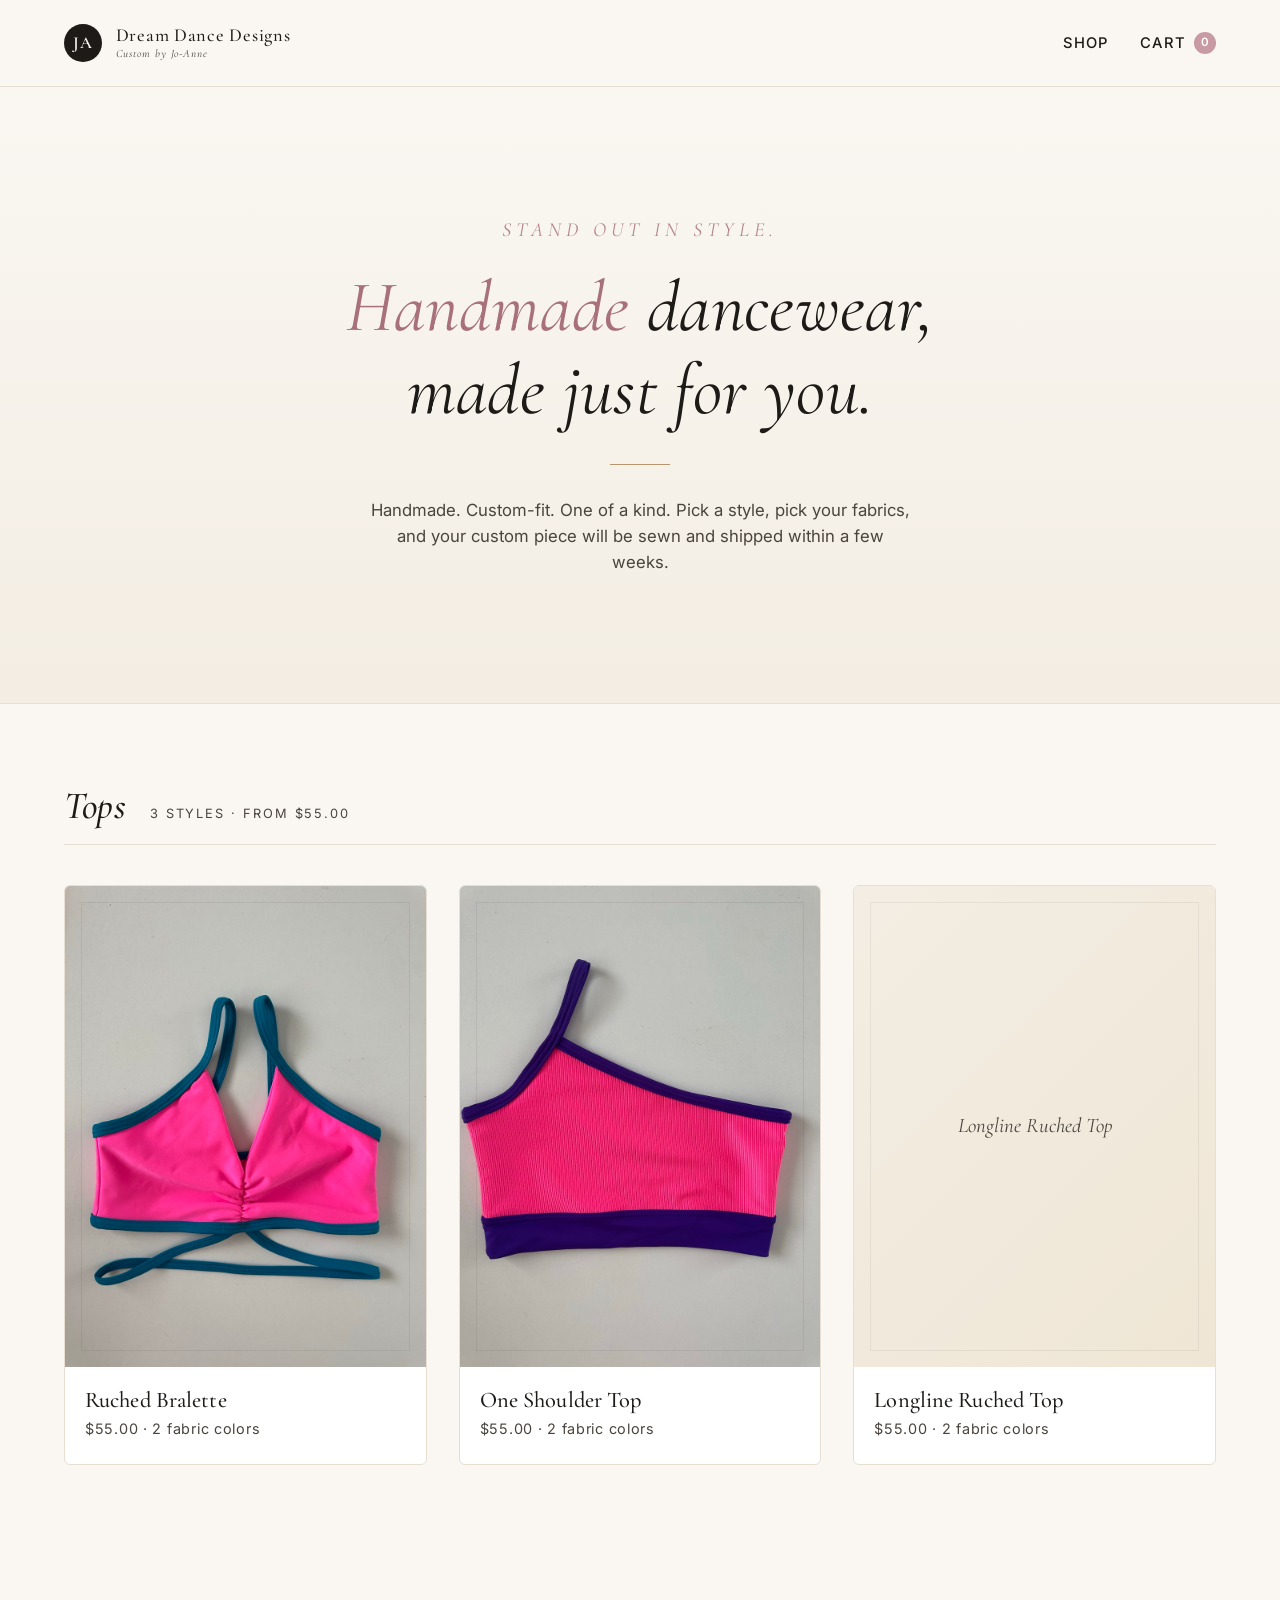
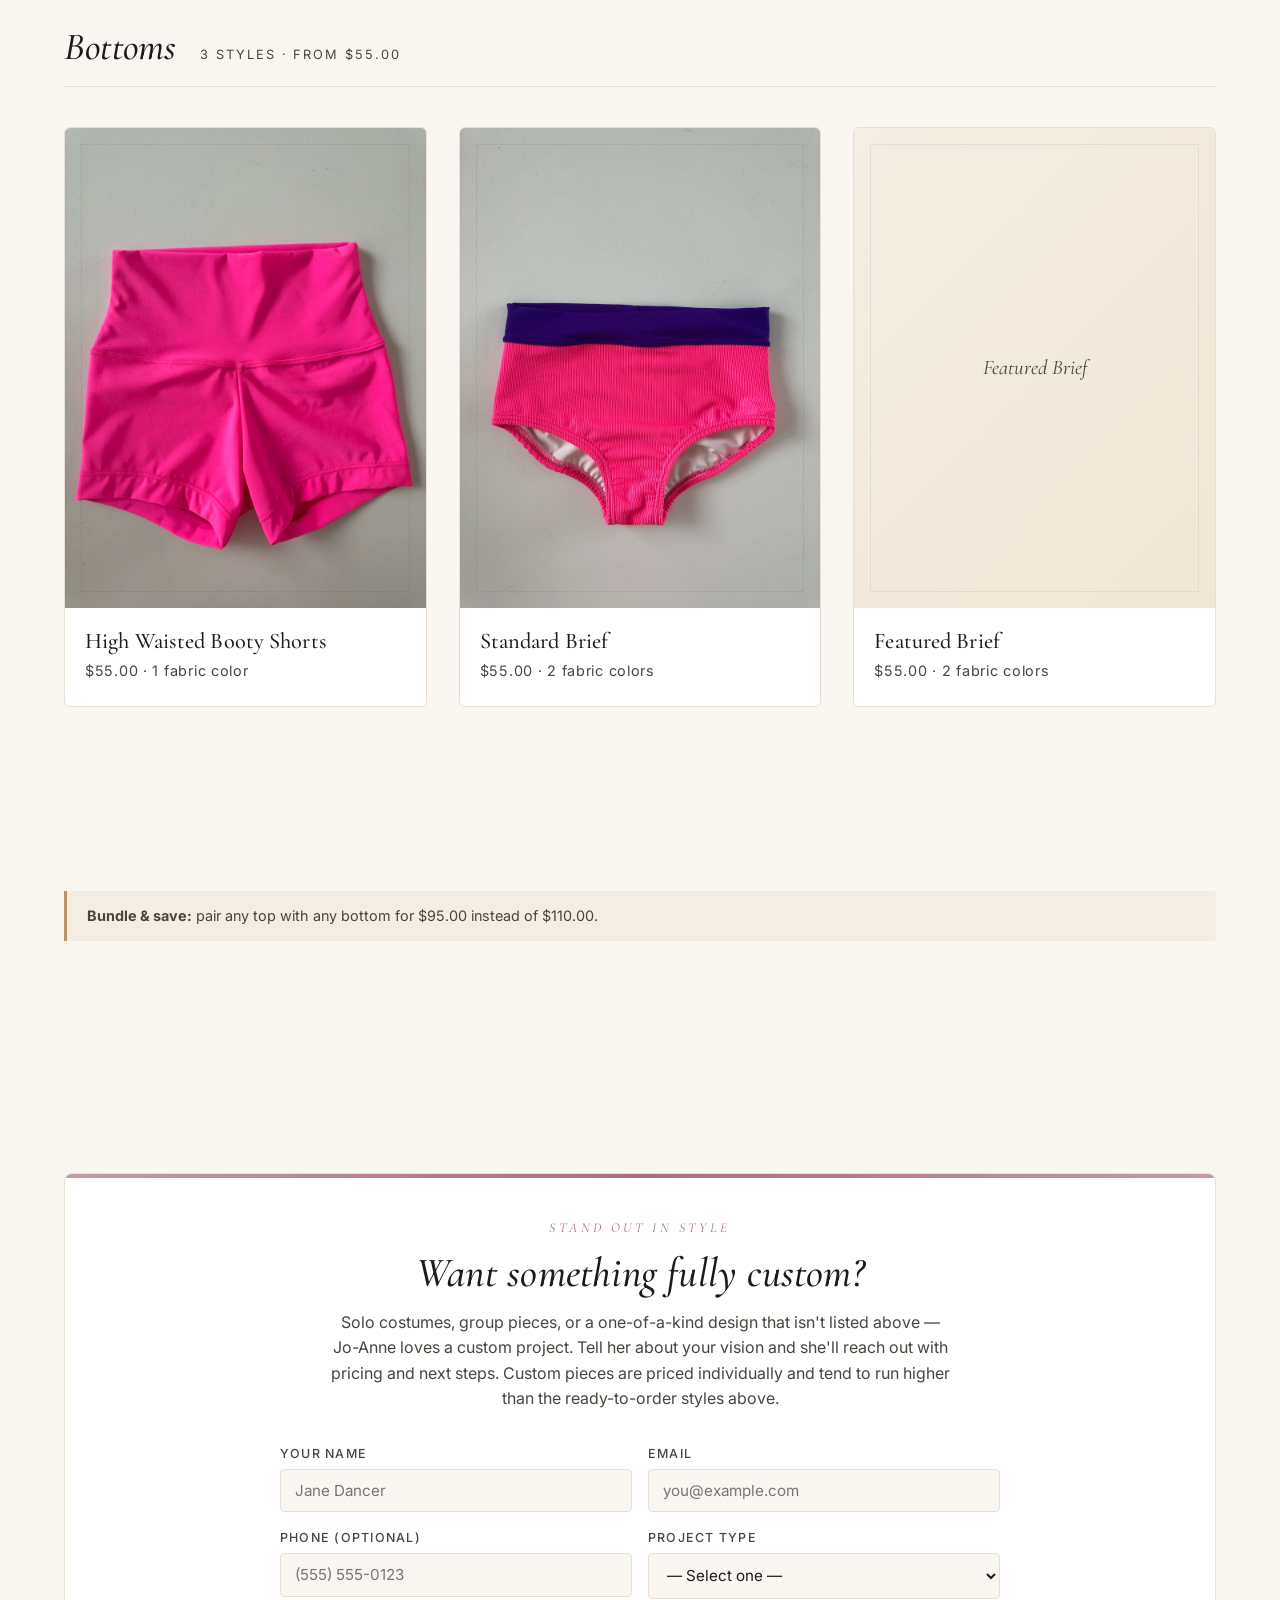
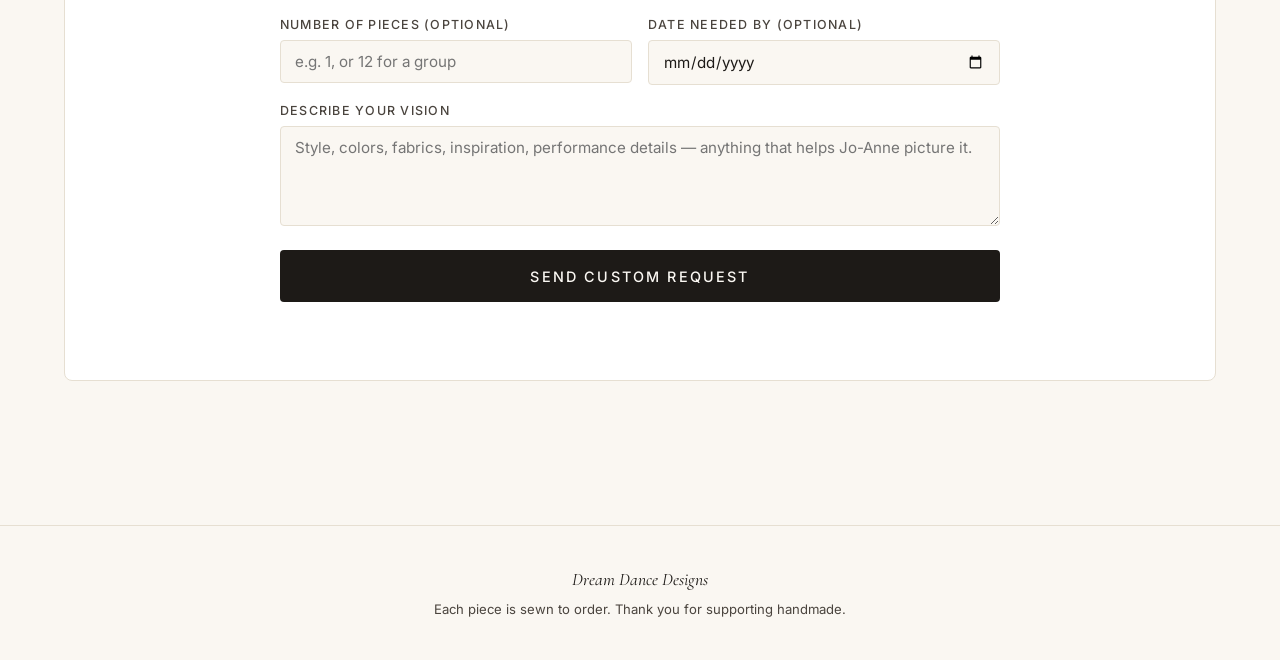
==== commit fa1626e3: "Add files via upload" ====
--- a/index.html
+++ b/index.html
@@ -8,7 +8,7 @@
   <link rel="preconnect" href="https://fonts.googleapis.com">
   <link rel="preconnect" href="https://fonts.gstatic.com" crossorigin>
   <link href="https://fonts.googleapis.com/css2?family=Cormorant+Garamond:ital,wght@0,400;0,500;0,600;1,400&family=Inter:wght@300;400;500;600&display=swap" rel="stylesheet">
-  <link rel="stylesheet" href="styles.css?v=8">
+  <link rel="stylesheet" href="styles.css?v=9">
 </head>
 <body>
   <header class="site-header">
@@ -31,7 +31,7 @@
     <p class="footer-note">Each piece is sewn to order. Thank you for supporting handmade.</p>
   </footer>
 
-  <script src="data.js?v=8"></script>
-  <script src="app.js?v=8"></script>
+  <script src="data.js?v=9"></script>
+  <script src="app.js?v=9"></script>
 </body>
 </html>
--- a/styles.css
+++ b/styles.css
@@ -908,6 +908,166 @@
 }
 .size-select:hover { border-color: var(--rose); }
 
+/* ---------- Hero slogan ---------- */
+.hero .slogan {
+  font-family: 'Cormorant Garamond', serif;
+  font-style: italic;
+  font-size: clamp(1rem, 2vw, 1.25rem);
+  letter-spacing: 0.25em;
+  text-transform: uppercase;
+  color: var(--rose-deep);
+  margin-bottom: 1.25rem;
+  opacity: 0.85;
+}
+
+/* ---------- Custom inquiry section ---------- */
+.inquiry-wrap { margin-top: 3rem; }
+
+.inquiry-card {
+  background: white;
+  border: 1px solid var(--line);
+  border-radius: 8px;
+  padding: 2.5rem clamp(1.5rem, 4vw, 3rem);
+  position: relative;
+  overflow: hidden;
+}
+
+.inquiry-card::before {
+  content: "";
+  position: absolute;
+  top: 0; left: 0; right: 0;
+  height: 4px;
+  background: linear-gradient(90deg, var(--rose) 0%, var(--rose-deep) 50%, var(--rose) 100%);
+}
+
+.inquiry-intro { text-align: center; margin-bottom: 2rem; }
+
+.kicker {
+  display: inline-block;
+  font-family: 'Cormorant Garamond', serif;
+  font-style: italic;
+  font-size: 0.85rem;
+  letter-spacing: 0.25em;
+  text-transform: uppercase;
+  color: var(--rose-deep);
+  margin-bottom: 0.75rem;
+}
+
+.inquiry-intro h2 {
+  font-size: clamp(1.8rem, 4vw, 2.6rem);
+  font-style: italic;
+  margin-bottom: 0.75rem;
+}
+
+.inquiry-blurb {
+  max-width: 620px;
+  margin: 0 auto;
+  color: var(--ink-soft);
+  line-height: 1.6;
+}
+
+.inquiry-form { max-width: 720px; margin: 0 auto; }
+
+.inquiry-form .add-to-cart { margin-top: 1.5rem; }
+
+.inquiry-status {
+  margin-top: 1rem;
+  text-align: center;
+  font-size: 0.92rem;
+  min-height: 1.5em;
+}
+.inquiry-status.good { color: #2c5e2e; font-weight: 500; }
+.inquiry-status.bad { color: #8a4f1c; }
+.inquiry-status a { color: var(--rose-deep); text-decoration: underline; }
+
+/* ---------- Live combo preview ---------- */
+.combo-preview {
+  margin: 2rem 0;
+  padding: 1.5rem;
+  background: var(--cream-2);
+  border: 1px solid var(--line);
+  border-radius: 6px;
+  animation: comboFadeIn 0.45s ease-out;
+}
+
+@keyframes comboFadeIn {
+  from { opacity: 0; transform: translateY(8px); }
+  to { opacity: 1; transform: translateY(0); }
+}
+
+.combo-head { text-align: center; margin-bottom: 1.25rem; }
+.combo-head .kicker { margin-bottom: 0.35rem; }
+.combo-head h4 {
+  font-family: 'Cormorant Garamond', serif;
+  font-size: 1.4rem;
+  font-style: italic;
+  font-weight: 500;
+  color: var(--ink);
+  margin: 0;
+}
+
+.combo-blocks {
+  display: grid;
+  grid-template-columns: 1fr 1fr;
+  gap: 0.75rem;
+  border-radius: 4px;
+  overflow: hidden;
+  min-height: 140px;
+  box-shadow: inset 0 0 0 1px rgba(0,0,0,0.04);
+}
+
+.combo-blocks.single { grid-template-columns: 1fr; }
+
+.combo-block {
+  position: relative;
+  display: grid;
+  place-items: center;
+  padding: 1.5rem 1rem;
+  min-height: 140px;
+  background-size: cover;
+  background-position: center;
+  border-radius: 4px;
+  transition: transform 0.25s;
+}
+
+.combo-block:hover { transform: translateY(-2px); }
+
+.combo-inner {
+  text-align: center;
+  background: rgba(255,255,255,0.4);
+  backdrop-filter: blur(4px);
+  -webkit-backdrop-filter: blur(4px);
+  padding: 0.65rem 1rem;
+  border-radius: 4px;
+  display: flex;
+  flex-direction: column;
+  gap: 0.15rem;
+  min-width: 130px;
+}
+
+.combo-inner .zone {
+  font-size: 0.7rem;
+  letter-spacing: 0.18em;
+  text-transform: uppercase;
+  font-weight: 600;
+  opacity: 0.75;
+}
+
+.combo-inner .name {
+  font-family: 'Cormorant Garamond', serif;
+  font-size: 1.25rem;
+  font-style: italic;
+  font-weight: 500;
+  line-height: 1.1;
+}
+
+.combo-inner .texture {
+  font-size: 0.7rem;
+  letter-spacing: 0.12em;
+  text-transform: uppercase;
+  opacity: 0.7;
+}
+
 /* ---------- Fulfillment options ---------- */
 .fulfillment-options {
   display: grid;
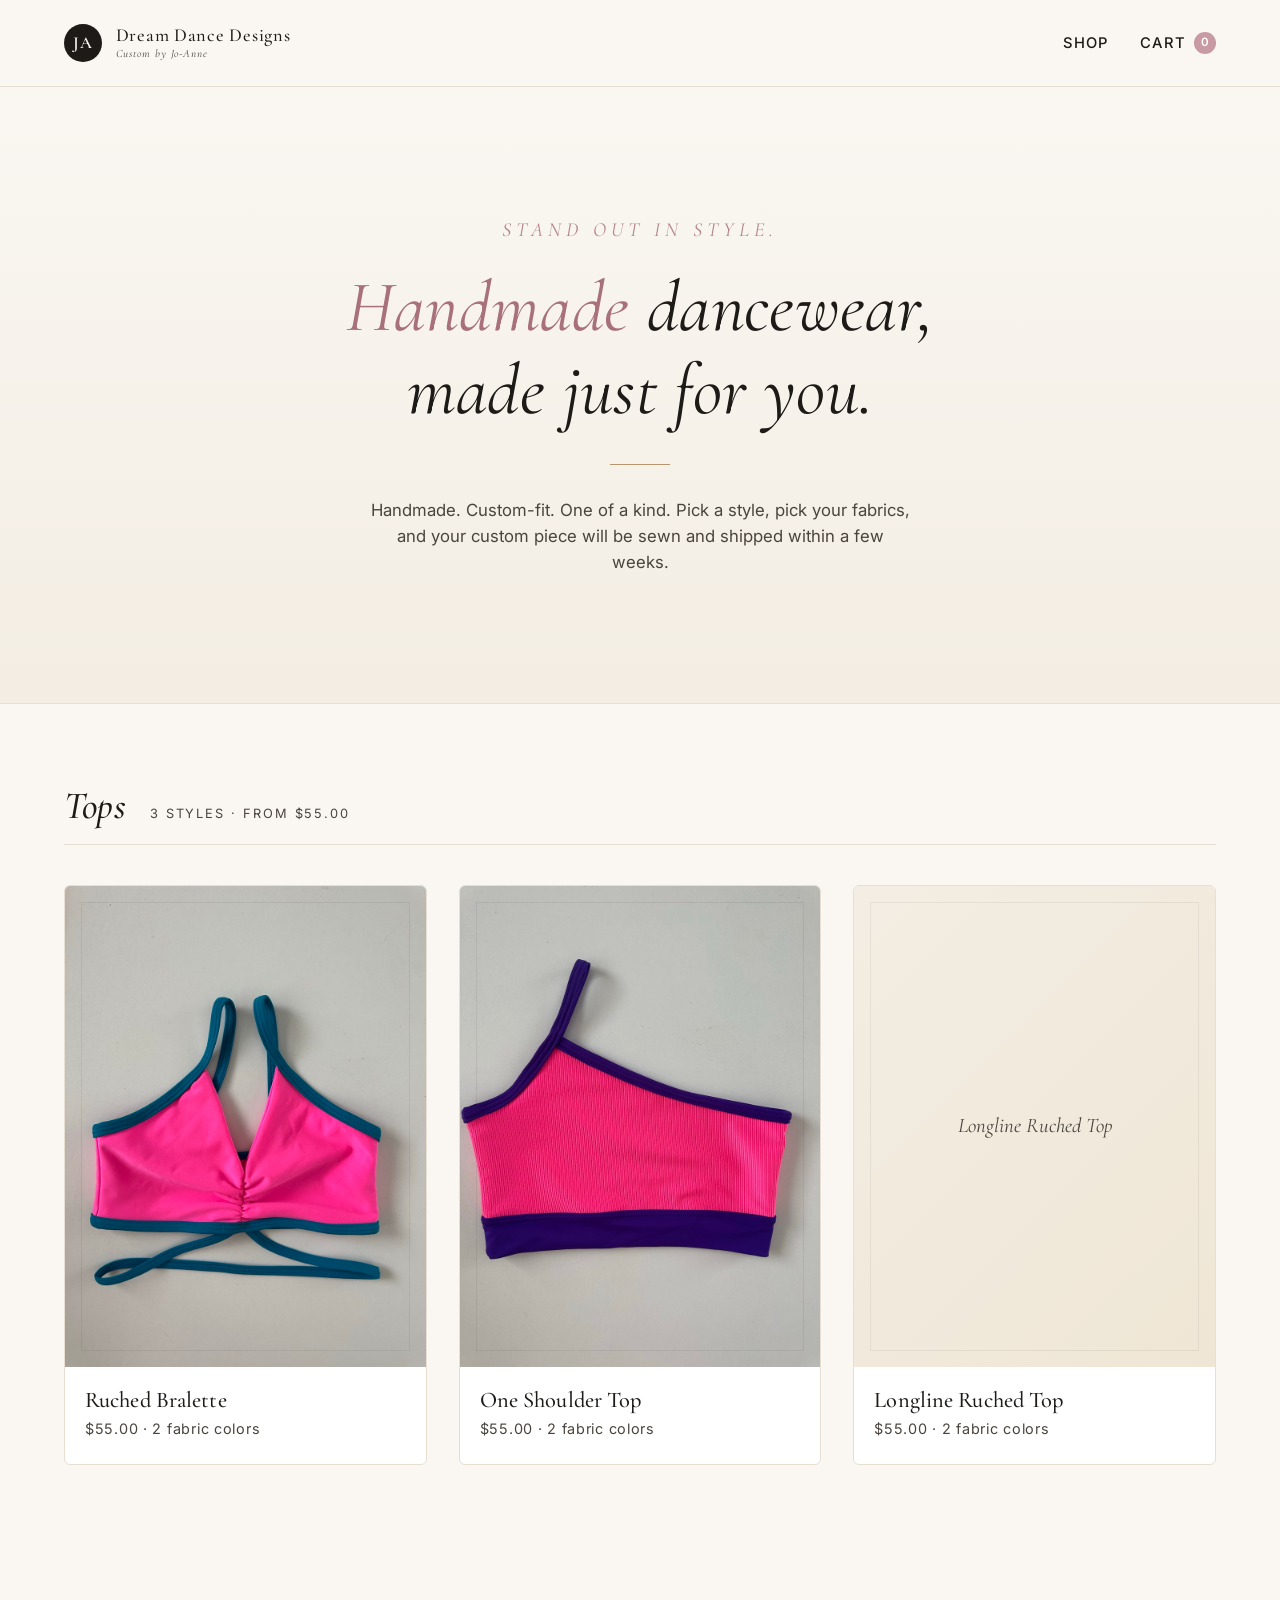
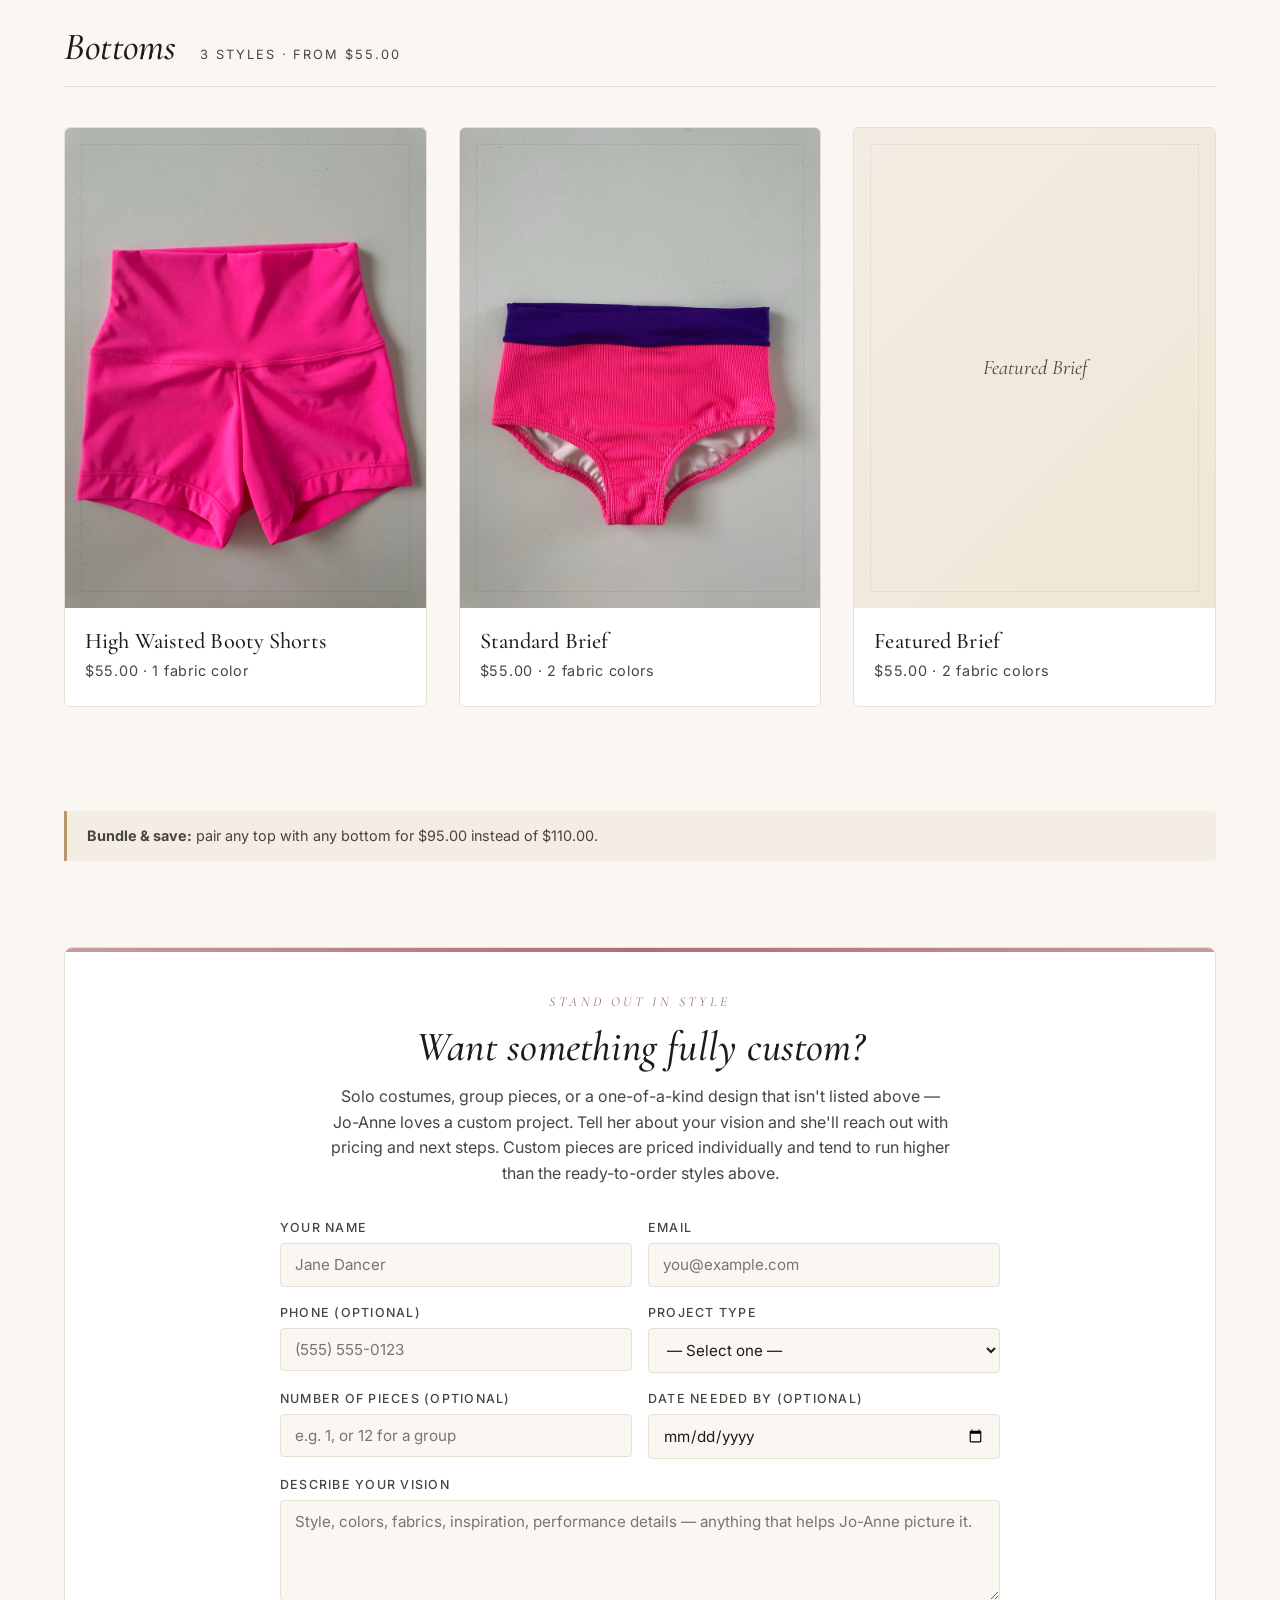
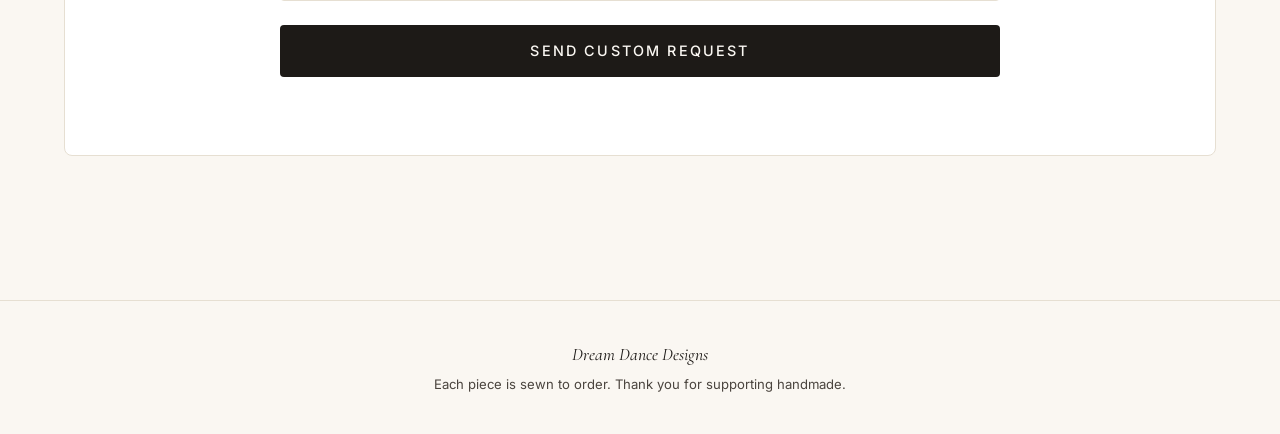
==== commit 6b169bfc: "Add files via upload" ====
--- a/index.html
+++ b/index.html
@@ -8,7 +8,7 @@
   <link rel="preconnect" href="https://fonts.googleapis.com">
   <link rel="preconnect" href="https://fonts.gstatic.com" crossorigin>
   <link href="https://fonts.googleapis.com/css2?family=Cormorant+Garamond:ital,wght@0,400;0,500;0,600;1,400&family=Inter:wght@300;400;500;600&display=swap" rel="stylesheet">
-  <link rel="stylesheet" href="styles.css?v=9">
+  <link rel="stylesheet" href="styles.css?v=10">
 </head>
 <body>
   <header class="site-header">
@@ -31,7 +31,7 @@
     <p class="footer-note">Each piece is sewn to order. Thank you for supporting handmade.</p>
   </footer>
 
-  <script src="data.js?v=9"></script>
-  <script src="app.js?v=9"></script>
+  <script src="data.js?v=10"></script>
+  <script src="app.js?v=10"></script>
 </body>
 </html>
--- a/styles.css
+++ b/styles.css
@@ -920,8 +920,17 @@
   opacity: 0.85;
 }
 
+/* ---------- Bundle banner spacing ---------- */
+/* Tighter padding so it doesn't float between the products and the inquiry below. */
+.bundle-section {
+  padding-top: 0;
+  padding-bottom: clamp(1.5rem, 3vw, 2.5rem);
+}
+
 /* ---------- Custom inquiry section ---------- */
-.inquiry-wrap { margin-top: 3rem; }
+.inquiry-wrap {
+  padding-top: clamp(1rem, 2vw, 1.5rem);
+}
 
 .inquiry-card {
   background: white;
